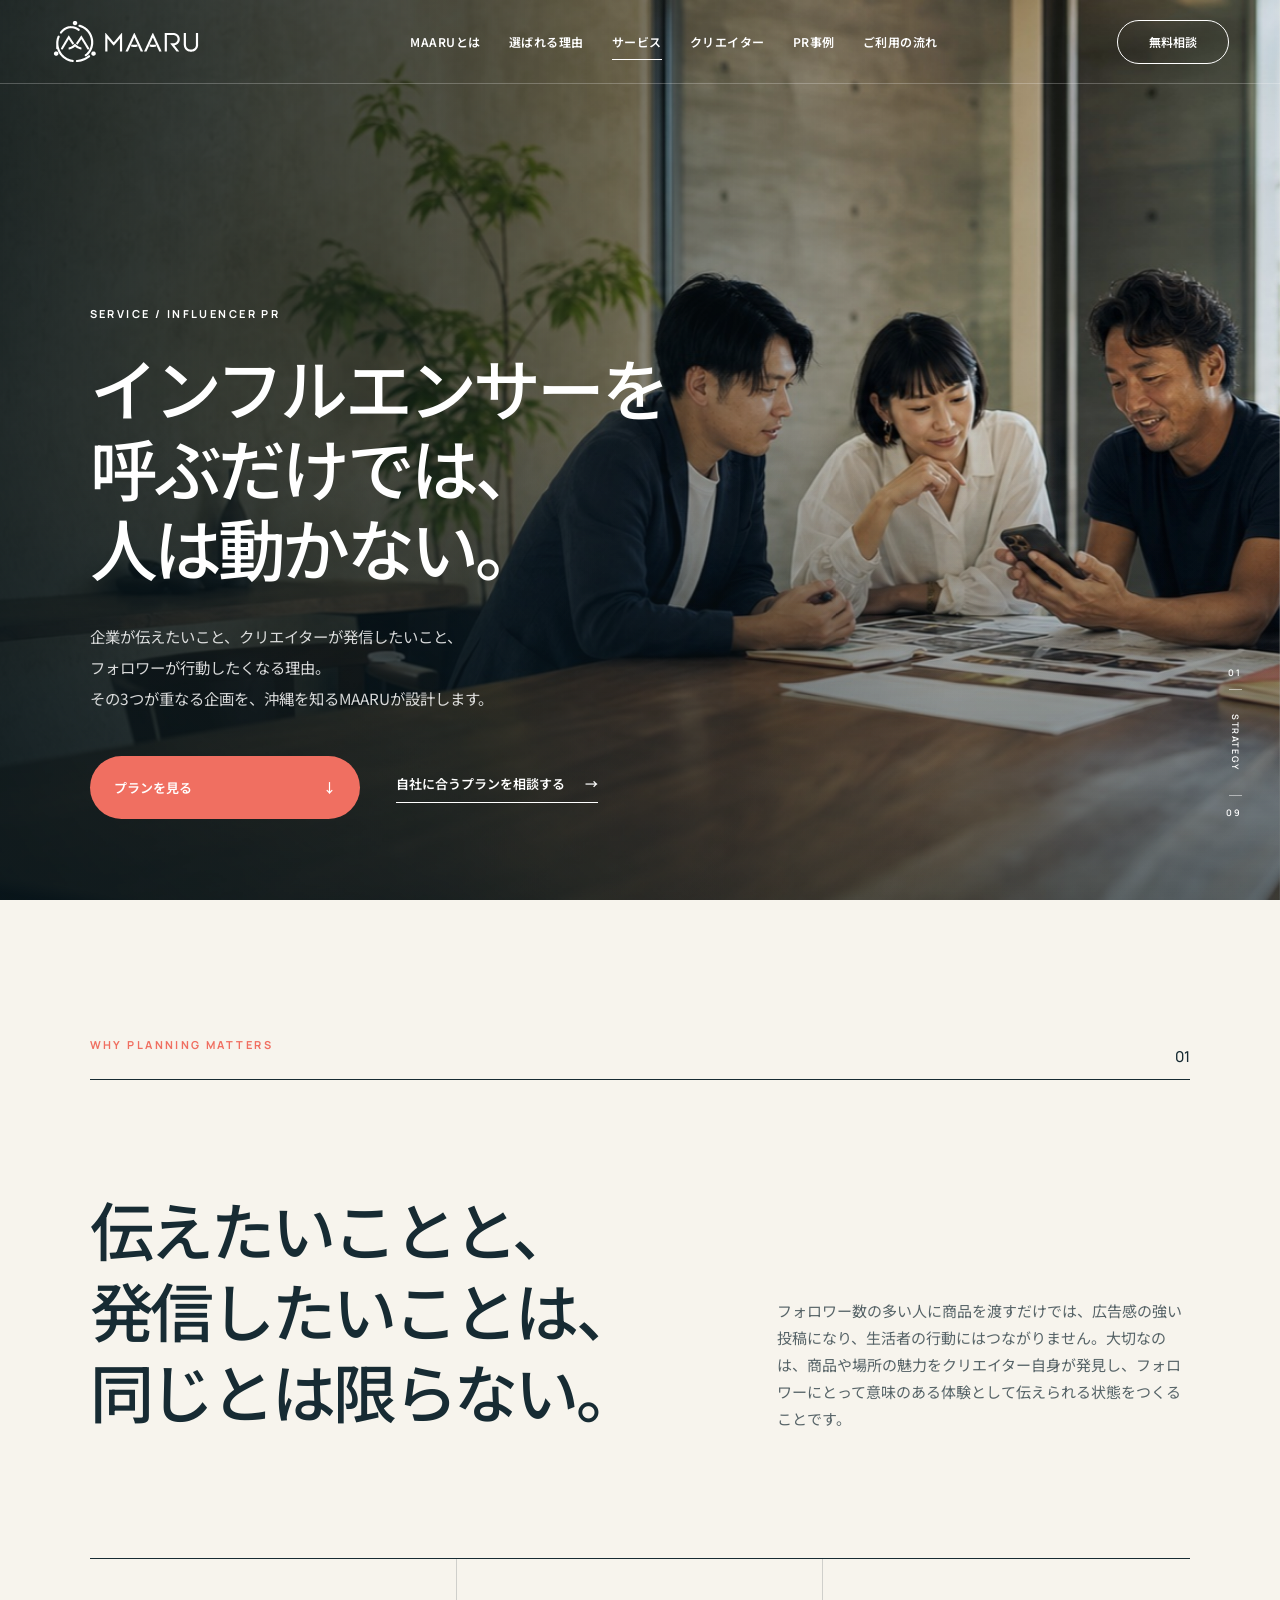
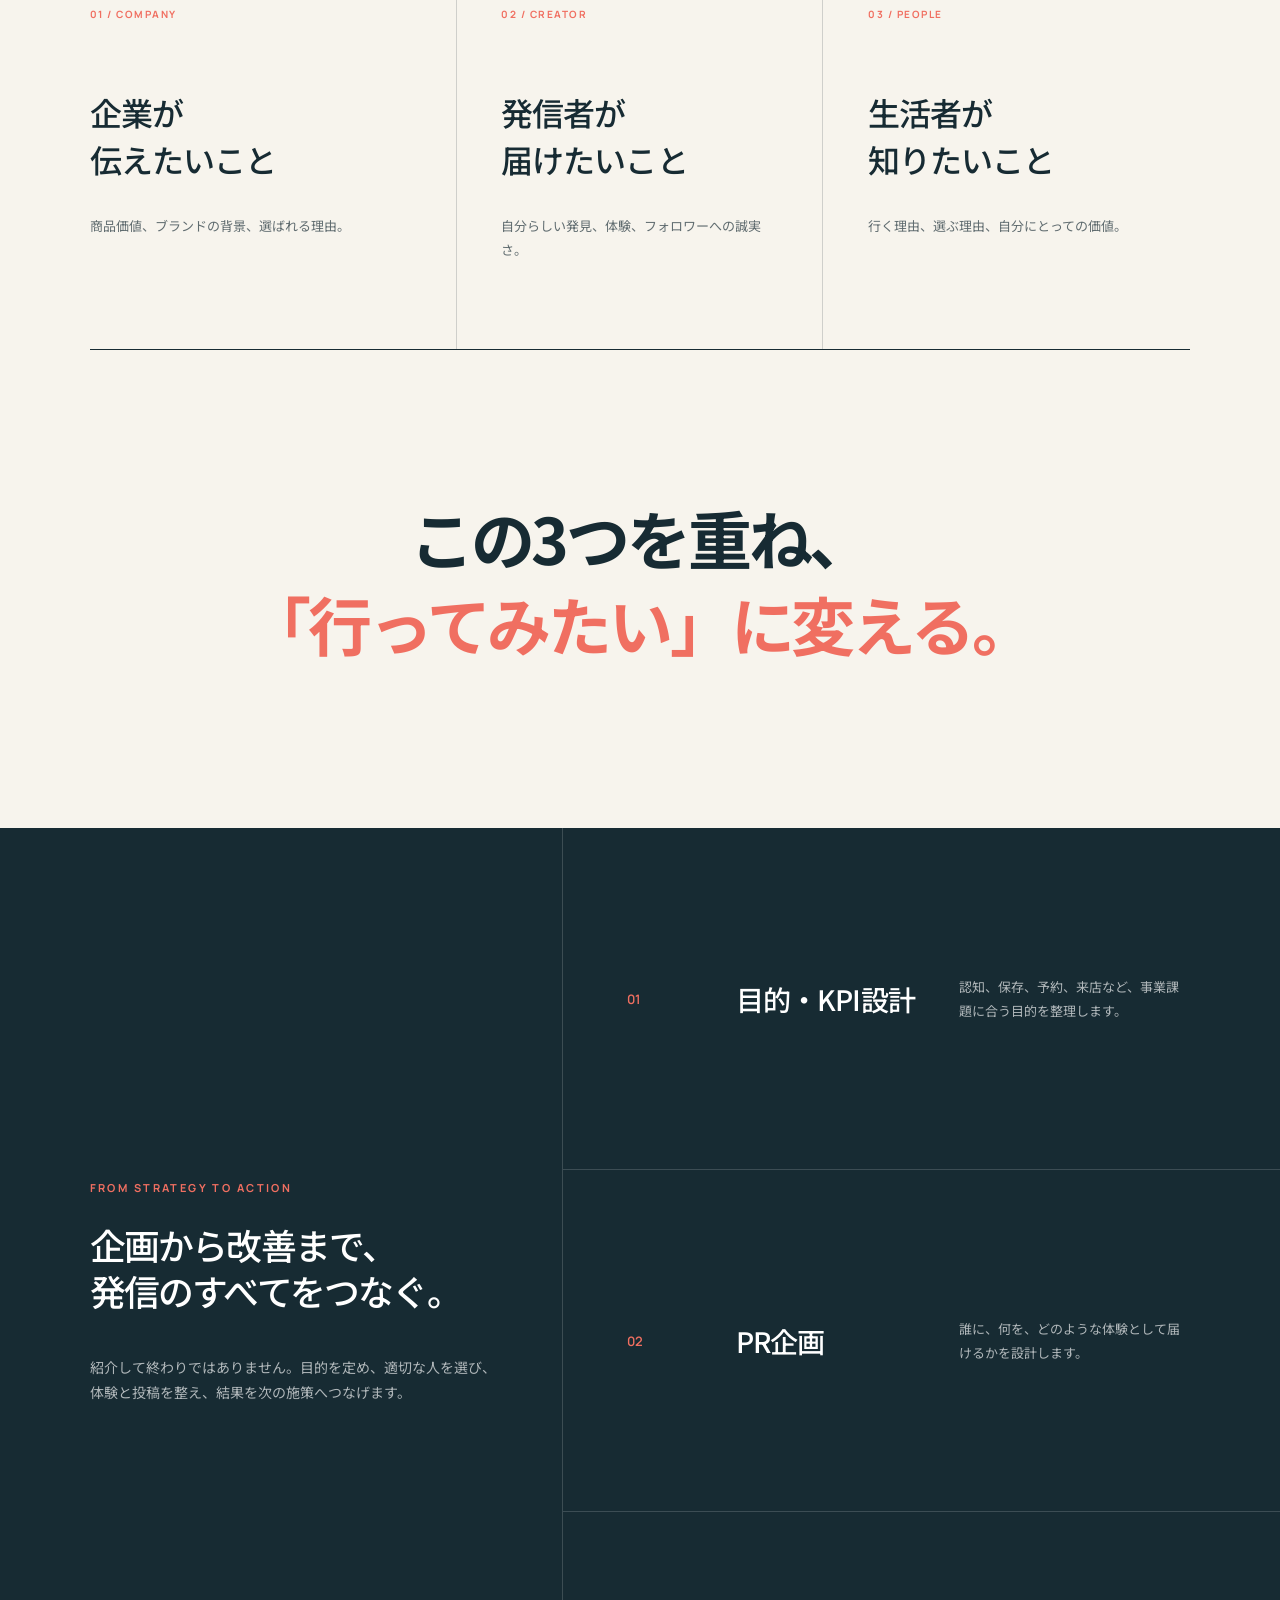
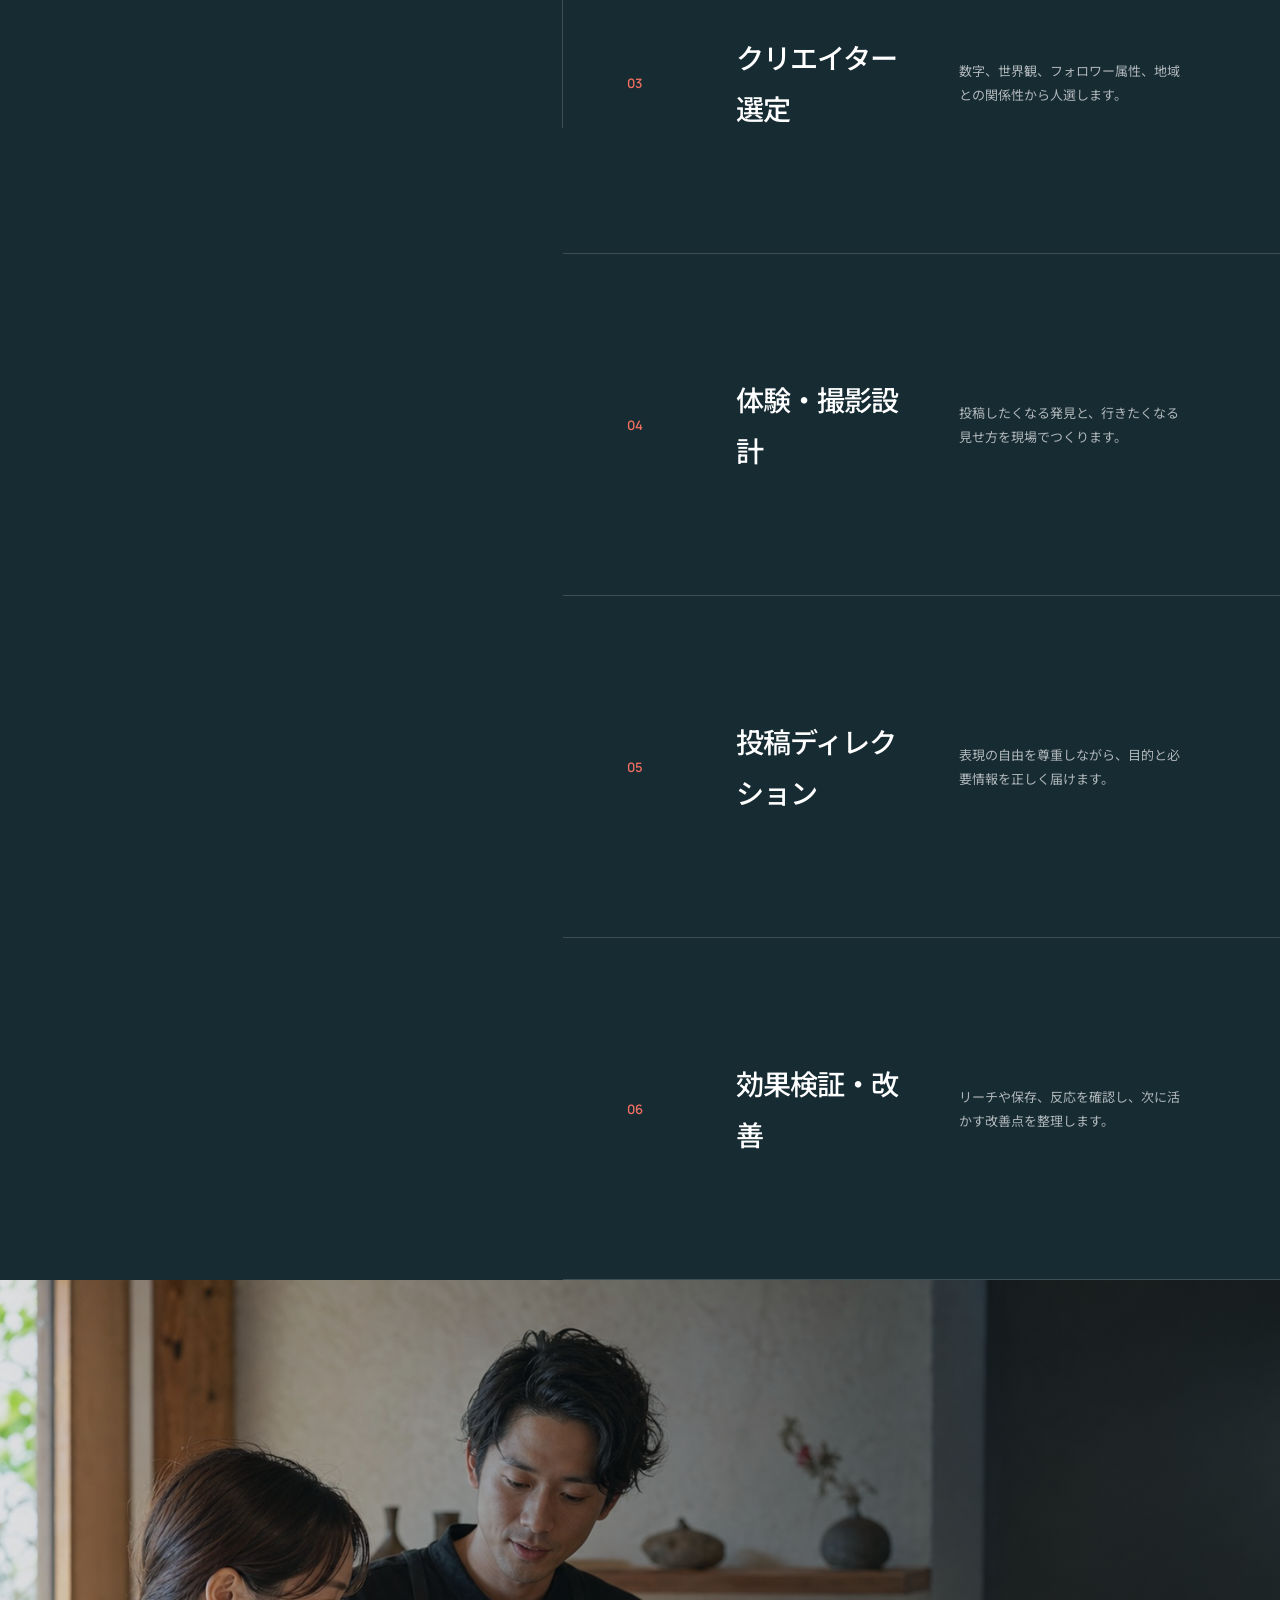
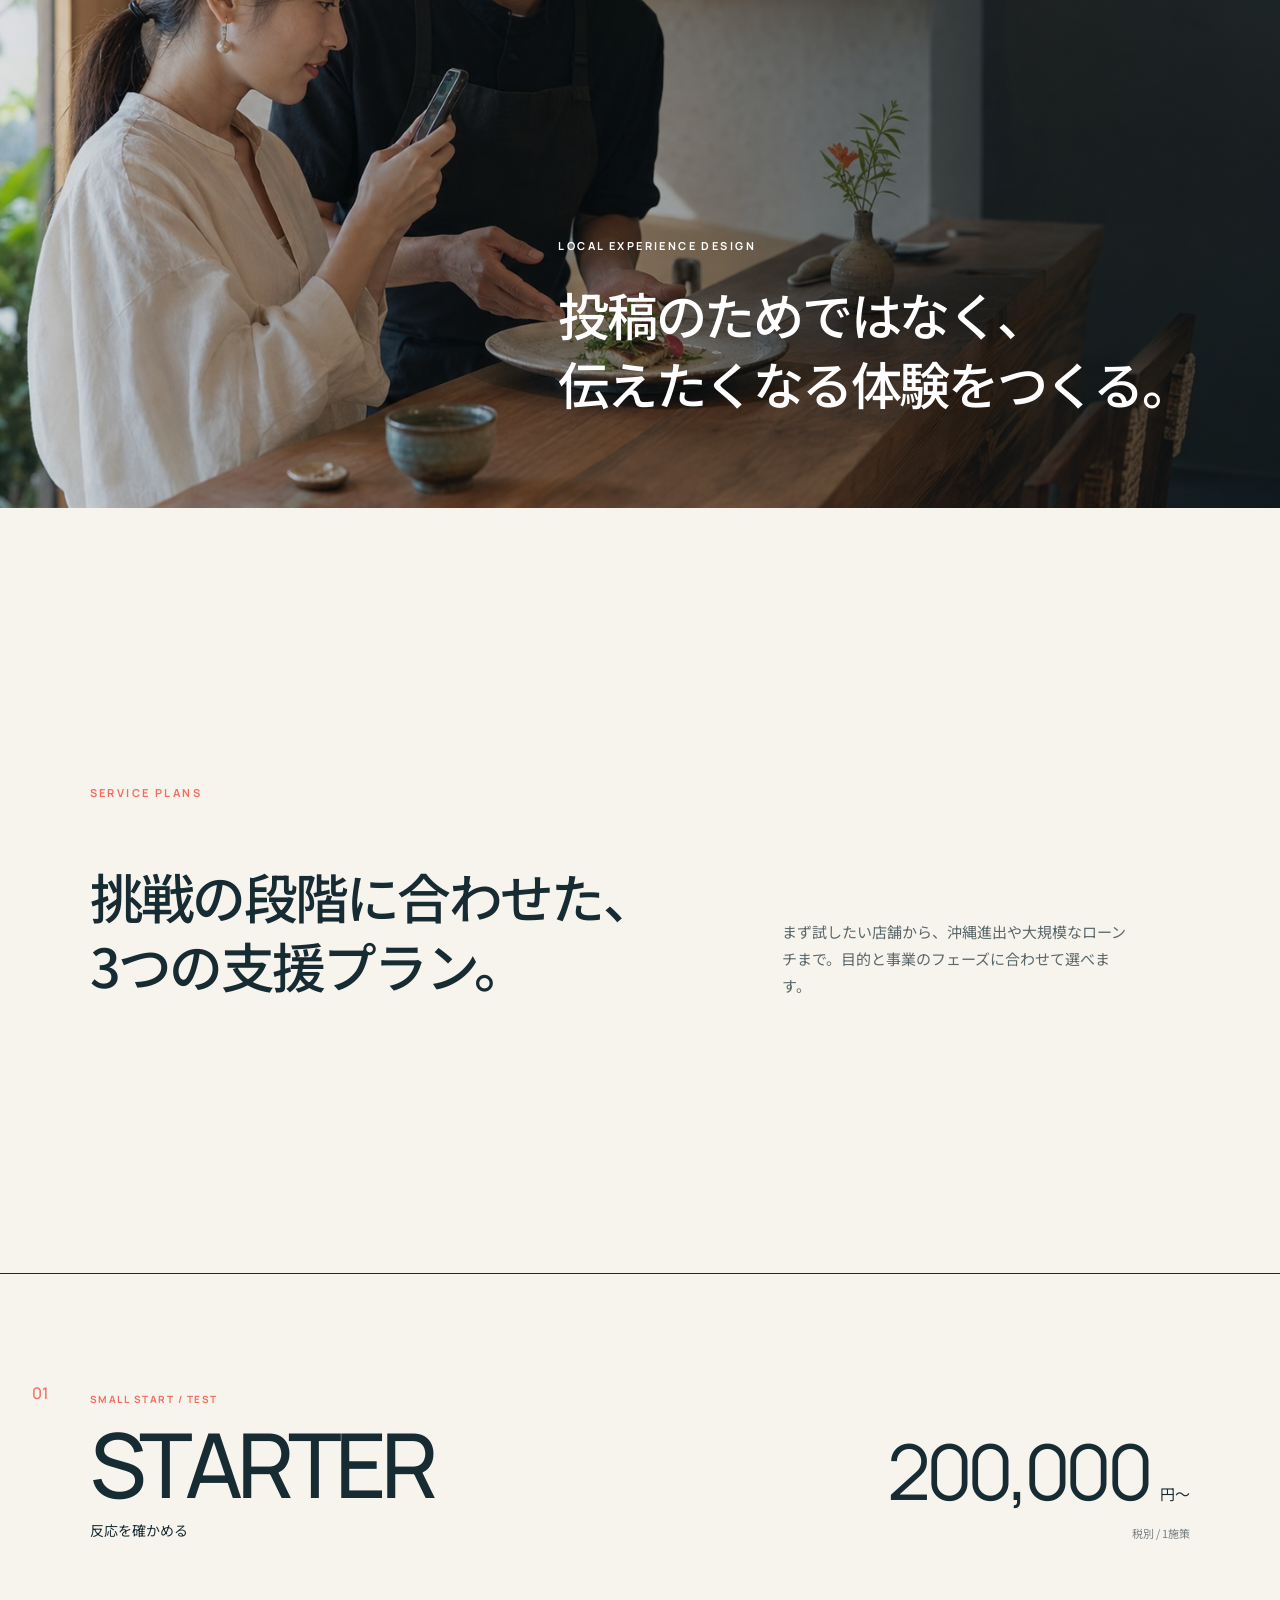
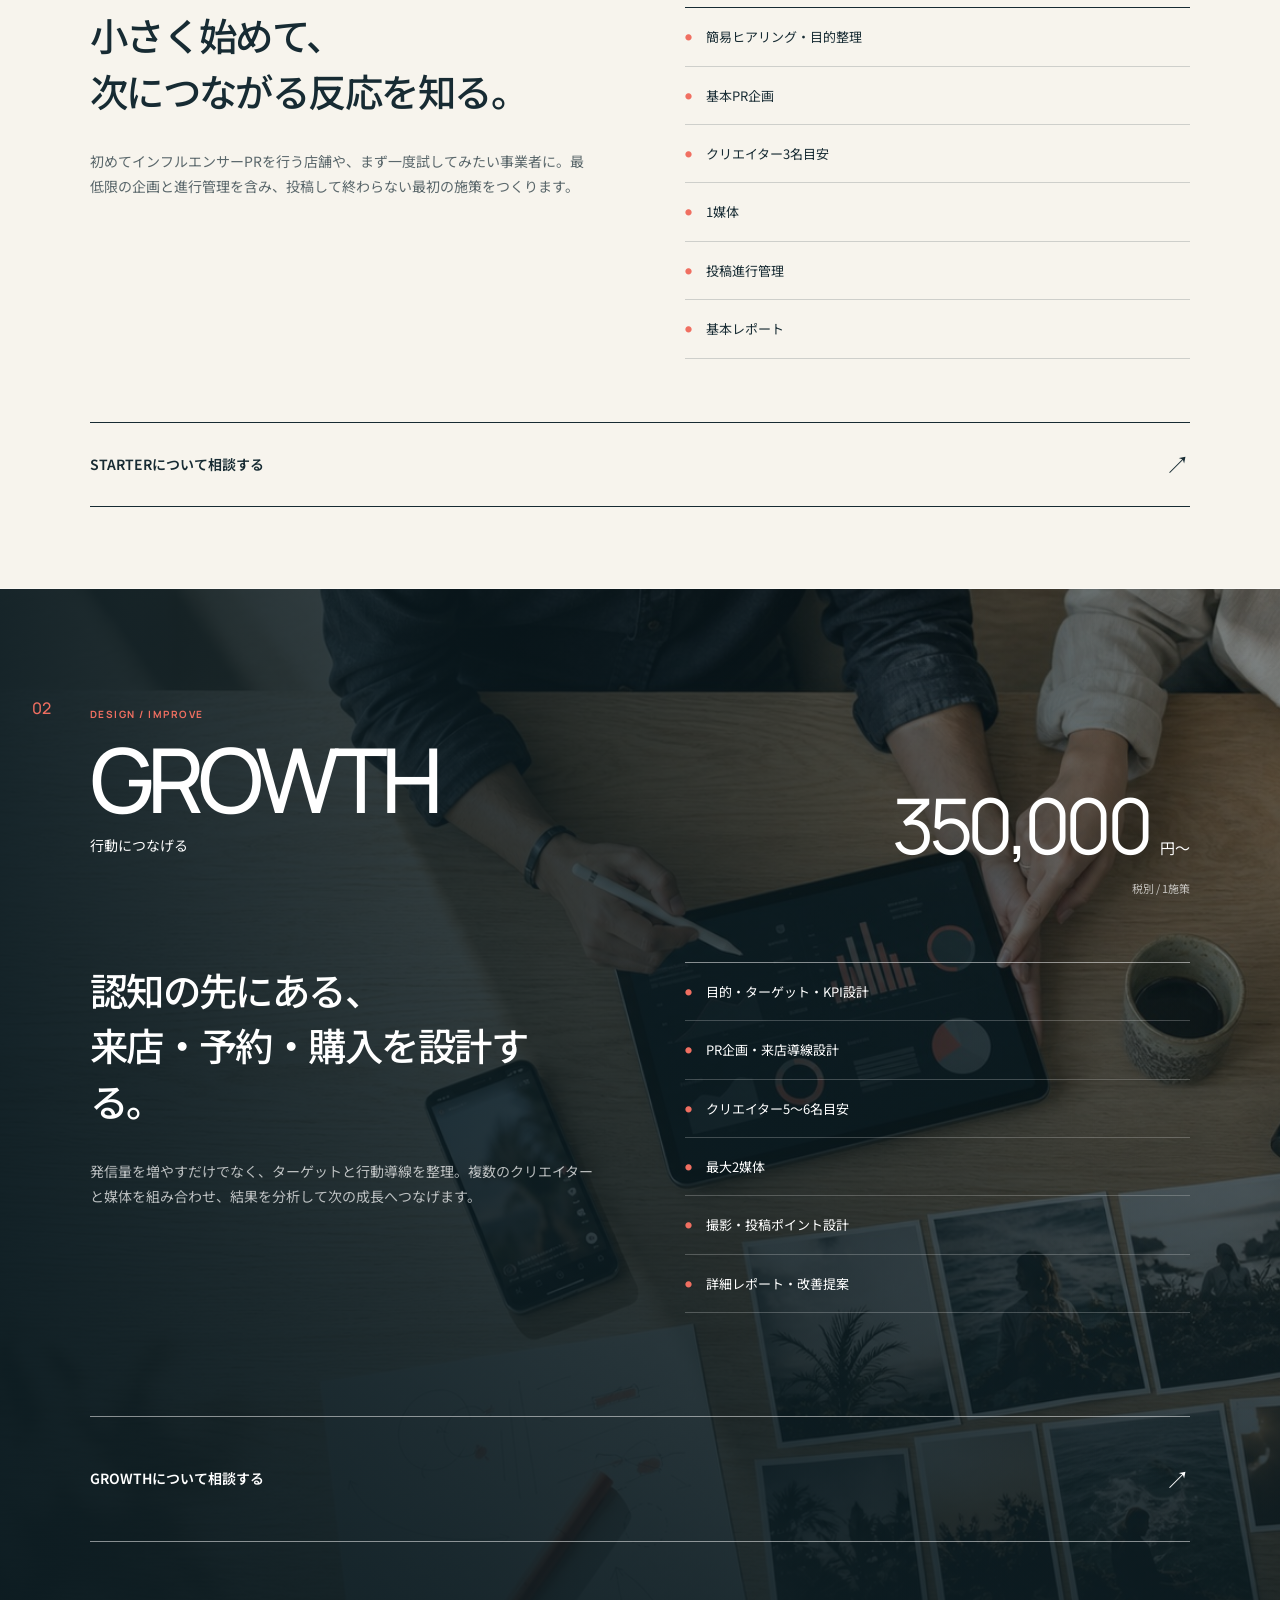
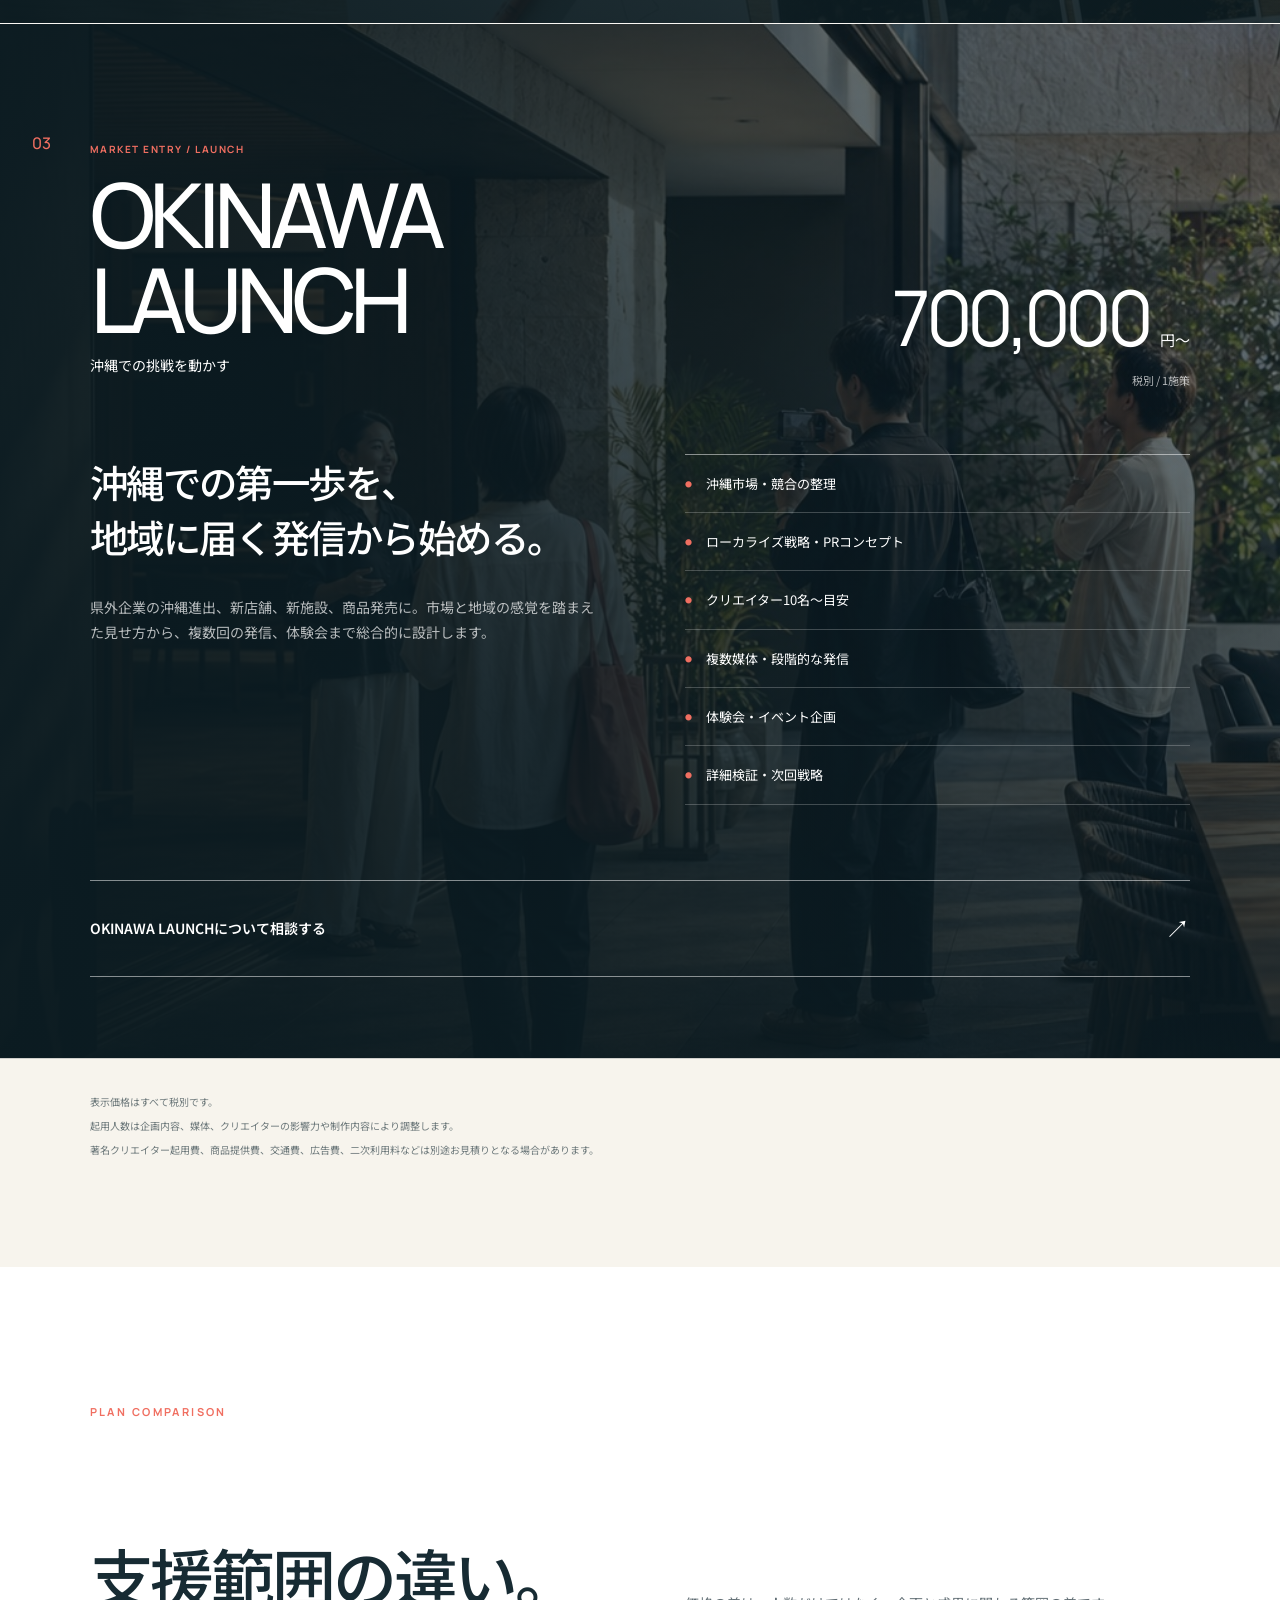
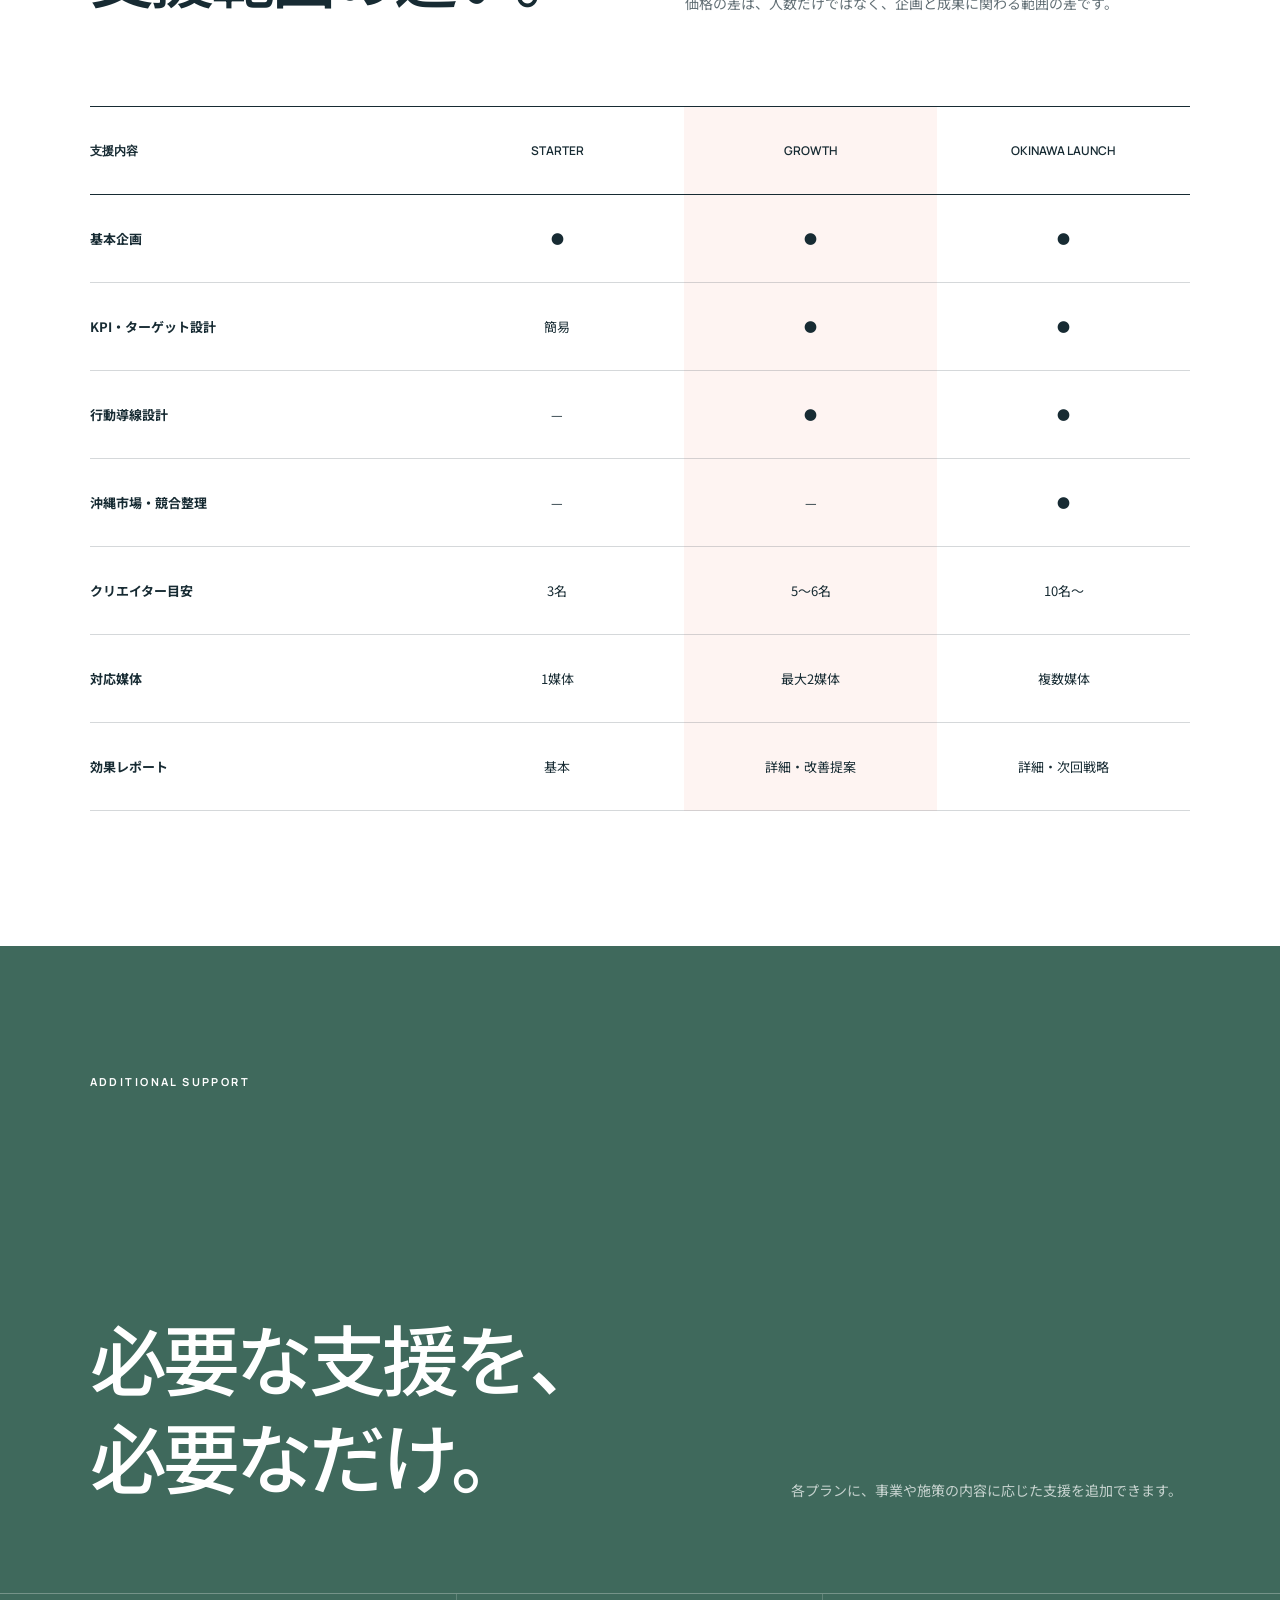
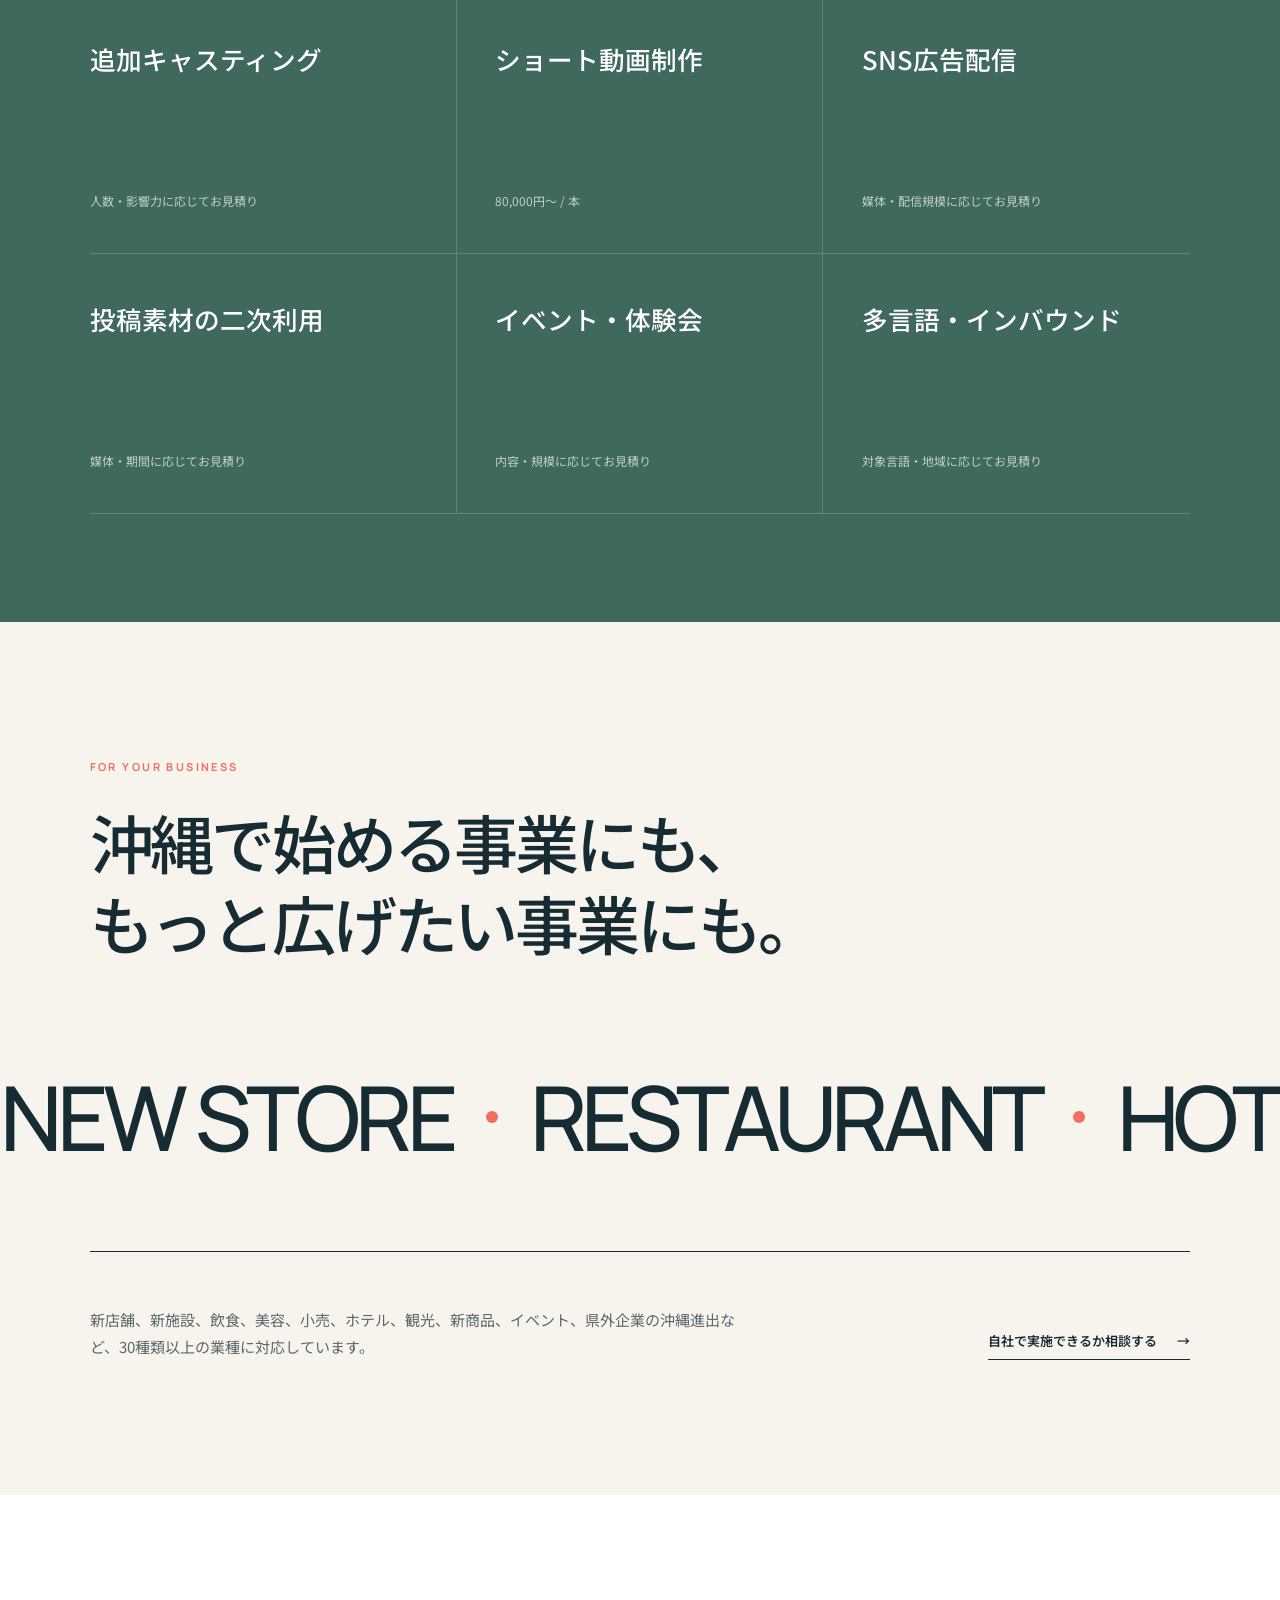
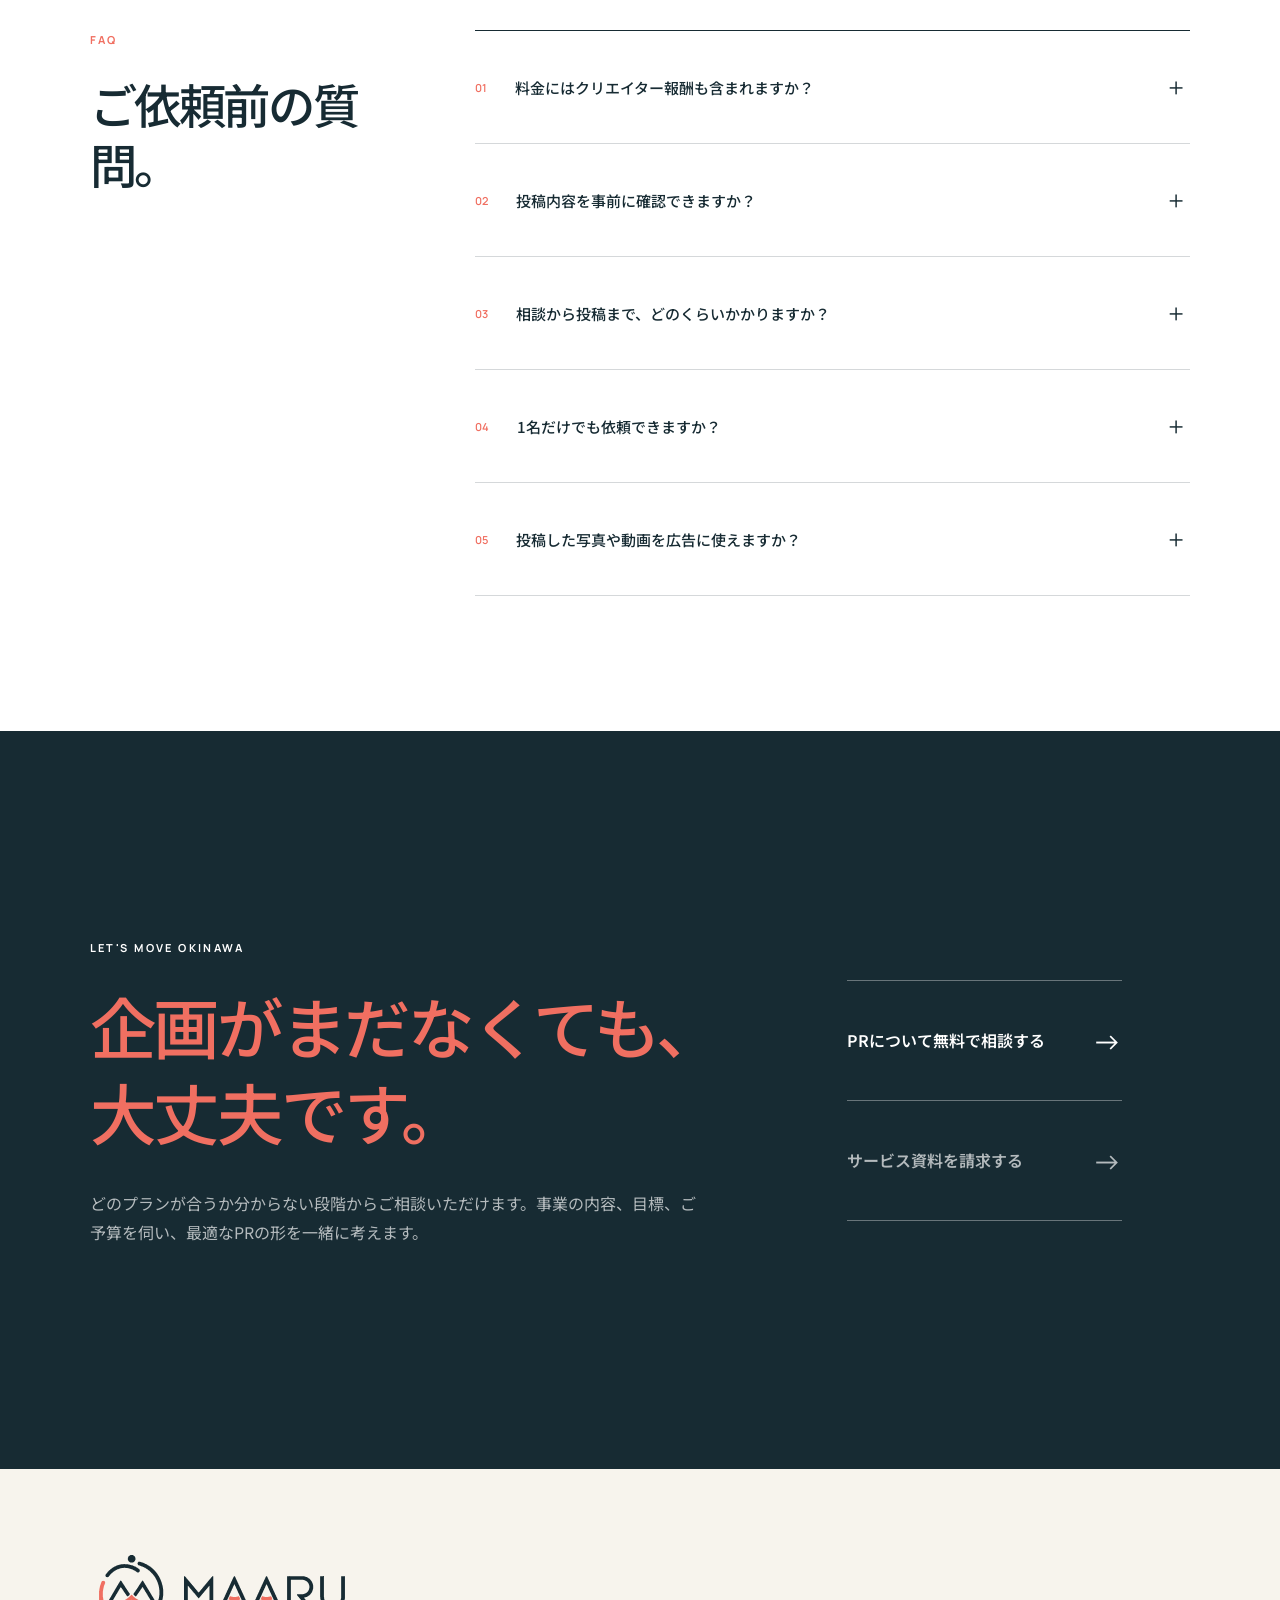
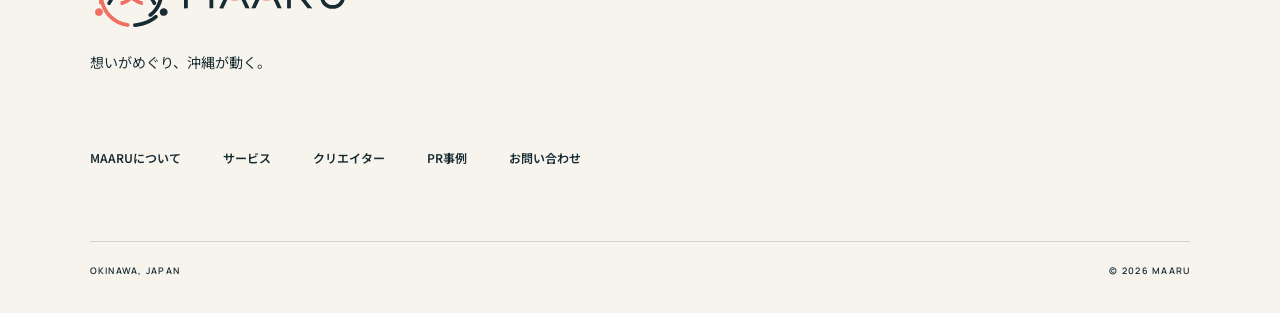
==== service.html @ 12591dc5 "Add service page and homepage preview" ====
<!doctype html>
<html lang="ja">
  <head>
    <meta charset="UTF-8" />
    <meta name="viewport" content="width=device-width, initial-scale=1.0" />
    <meta
      name="description"
      content="MAARUのインフルエンサーPRサービス。沖縄を理解した企画、クリエイター選定、投稿進行、効果検証まで一貫して支援します。"
    />
    <title>サービス・料金 | MAARU</title>
    <link rel="preconnect" href="https://fonts.googleapis.com" />
    <link rel="preconnect" href="https://fonts.gstatic.com" crossorigin />
    <link
      href="https://fonts.googleapis.com/css2?family=Manrope:wght@400;500;600;700&amp;family=Noto+Sans+JP:wght@400;500;600;700&amp;display=swap"
      rel="stylesheet"
    />
    <link rel="stylesheet" href="styles.css?v=20260610-2" />
    <link rel="stylesheet" href="service.css?v=20260610-2" />
  </head>
  <body class="service-page">
    <a class="skip-link" href="#main">本文へ移動</a>

    <header class="site-header" data-header>
      <a class="brand" href="index.html" aria-label="MAARU トップへ">
        <img src="brand/logo/maaru-logo-horizontal.svg" alt="MAARU" />
      </a>

      <nav class="desktop-nav" aria-label="メインナビゲーション">
        <a href="index.html#about">MAARUとは</a>
        <a href="index.html#strengths">選ばれる理由</a>
        <a class="is-current" href="service.html">サービス</a>
        <a href="index.html#creators">クリエイター</a>
        <a href="index.html#case">PR事例</a>
        <a href="index.html#flow">ご利用の流れ</a>
      </nav>

      <a class="header-cta" href="#contact">無料相談</a>

      <button class="menu-button" type="button" aria-expanded="false" aria-controls="mobile-menu">
        <span></span>
        <span></span>
        <span class="sr-only">メニューを開く</span>
      </button>
    </header>

    <nav class="mobile-menu" id="mobile-menu" aria-label="モバイルナビゲーション">
      <a href="index.html#about">MAARUとは</a>
      <a href="index.html#strengths">選ばれる理由</a>
      <a href="service.html">サービス</a>
      <a href="index.html#creators">クリエイター</a>
      <a href="index.html#case">PR事例</a>
      <a href="index.html#flow">ご利用の流れ</a>
      <a href="#contact">PRについて無料で相談する</a>
      <a href="index.html#creator-entry">インフルエンサー登録</a>
    </nav>

    <main id="main">
      <section class="service-hero">
        <div class="service-hero-media" aria-hidden="true">
          <img src="assets/images/service-strategy-hero.jpg" alt="" />
        </div>
        <div class="service-hero-shade"></div>
        <div class="service-hero-content">
          <p class="eyebrow">SERVICE / INFLUENCER PR</p>
          <h1>
            <span>インフルエンサーを</span>
            <span>呼ぶだけでは、</span>
            <span>人は動かない。</span>
          </h1>
          <p>
            企業が伝えたいこと、クリエイターが発信したいこと、<br class="desktop-only" />
            フォロワーが行動したくなる理由。<br />
            その3つが重なる企画を、沖縄を知るMAARUが設計します。
          </p>
          <div class="hero-actions">
            <a class="button button-coral" href="#plans">
              <span>プランを見る</span>
              <span aria-hidden="true">↓</span>
            </a>
            <a class="text-link light" href="#contact">自社に合うプランを相談する <span>→</span></a>
          </div>
        </div>
        <div class="service-hero-index" aria-hidden="true">
          <span>01</span>
          <span>STRATEGY</span>
          <span>09</span>
        </div>
      </section>

      <section class="service-problem" aria-labelledby="problem-title">
        <div class="service-section-label">
          <p class="eyebrow coral">WHY PLANNING MATTERS</p>
          <span>01</span>
        </div>
        <div class="problem-main">
          <h2 id="problem-title">伝えたいことと、<br />発信したいことは、<br />同じとは限らない。</h2>
          <p>
            フォロワー数の多い人に商品を渡すだけでは、広告感の強い投稿になり、生活者の行動にはつながりません。大切なのは、商品や場所の魅力をクリエイター自身が発見し、フォロワーにとって意味のある体験として伝えられる状態をつくることです。
          </p>
        </div>
        <div class="three-perspectives">
          <article class="reveal">
            <span>01 / COMPANY</span>
            <h3>企業が<br />伝えたいこと</h3>
            <p>商品価値、ブランドの背景、選ばれる理由。</p>
          </article>
          <article class="reveal">
            <span>02 / CREATOR</span>
            <h3>発信者が<br />届けたいこと</h3>
            <p>自分らしい発見、体験、フォロワーへの誠実さ。</p>
          </article>
          <article class="reveal">
            <span>03 / PEOPLE</span>
            <h3>生活者が<br />知りたいこと</h3>
            <p>行く理由、選ぶ理由、自分にとっての価値。</p>
          </article>
        </div>
        <p class="problem-statement reveal">
          <span>この3つを重ね、</span>
          <strong>「行ってみたい」に変える。</strong>
        </p>
      </section>

      <section class="service-scope" aria-labelledby="scope-title">
        <div class="scope-intro">
          <p class="eyebrow coral">FROM STRATEGY TO ACTION</p>
          <h2 id="scope-title">
            <span>企画から改善まで、</span>
            <span>発信のすべてをつなぐ。</span>
          </h2>
          <p>
            紹介して終わりではありません。目的を定め、適切な人を選び、体験と投稿を整え、結果を次の施策へつなげます。
          </p>
        </div>
        <ol class="scope-list">
          <li>
            <span>01</span>
            <h3>目的・KPI設計</h3>
            <p>認知、保存、予約、来店など、事業課題に合う目的を整理します。</p>
          </li>
          <li>
            <span>02</span>
            <h3>PR企画</h3>
            <p>誰に、何を、どのような体験として届けるかを設計します。</p>
          </li>
          <li>
            <span>03</span>
            <h3>クリエイター選定</h3>
            <p>数字、世界観、フォロワー属性、地域との関係性から人選します。</p>
          </li>
          <li>
            <span>04</span>
            <h3>体験・撮影設計</h3>
            <p>投稿したくなる発見と、行きたくなる見せ方を現場でつくります。</p>
          </li>
          <li>
            <span>05</span>
            <h3>投稿ディレクション</h3>
            <p>表現の自由を尊重しながら、目的と必要情報を正しく届けます。</p>
          </li>
          <li>
            <span>06</span>
            <h3>効果検証・改善</h3>
            <p>リーチや保存、反応を確認し、次に活かす改善点を整理します。</p>
          </li>
        </ol>
      </section>

      <section class="experience-image">
        <img
          src="assets/images/service-creator-experience.jpg"
          alt="店舗でクリエイターと事業者が発信内容を相談している様子"
        />
        <div>
          <p class="eyebrow">LOCAL EXPERIENCE DESIGN</p>
          <p>投稿のためではなく、<br />伝えたくなる体験をつくる。</p>
        </div>
      </section>

      <section class="plans" id="plans" aria-labelledby="plans-title">
        <div class="plans-heading">
          <p class="eyebrow coral">SERVICE PLANS</p>
          <h2 id="plans-title">挑戦の段階に合わせた、<br />3つの支援プラン。</h2>
          <p>
            まず試したい店舗から、沖縄進出や大規模なローンチまで。目的と事業のフェーズに合わせて選べます。
          </p>
        </div>

        <article class="plan plan-starter">
          <div class="plan-number">01</div>
          <div class="plan-name">
            <p>SMALL START / TEST</p>
            <h3>STARTER</h3>
            <span>反応を確かめる</span>
          </div>
          <div class="plan-price">
            <p><strong>200,000</strong><span>円〜</span></p>
            <small>税別 / 1施策</small>
          </div>
          <div class="plan-copy">
            <h4>小さく始めて、<br />次につながる反応を知る。</h4>
            <p>
              初めてインフルエンサーPRを行う店舗や、まず一度試してみたい事業者に。最低限の企画と進行管理を含み、投稿して終わらない最初の施策をつくります。
            </p>
          </div>
          <ul>
            <li>簡易ヒアリング・目的整理</li>
            <li>基本PR企画</li>
            <li>クリエイター3名目安</li>
            <li>1媒体</li>
            <li>投稿進行管理</li>
            <li>基本レポート</li>
          </ul>
          <a class="plan-link" href="#contact">STARTERについて相談する <span>↗</span></a>
        </article>

        <article class="plan plan-growth">
          <div class="plan-visual">
            <img src="assets/images/service-growth-analysis.jpg" alt="PR施策の反応を分析している様子" />
          </div>
          <div class="plan-number">02</div>
          <div class="plan-name">
            <p>DESIGN / IMPROVE</p>
            <h3>GROWTH</h3>
            <span>行動につなげる</span>
          </div>
          <div class="plan-price">
            <p><strong>350,000</strong><span>円〜</span></p>
            <small>税別 / 1施策</small>
          </div>
          <div class="plan-copy">
            <h4>認知の先にある、<br />来店・予約・購入を設計する。</h4>
            <p>
              発信量を増やすだけでなく、ターゲットと行動導線を整理。複数のクリエイターと媒体を組み合わせ、結果を分析して次の成長へつなげます。
            </p>
          </div>
          <ul>
            <li>目的・ターゲット・KPI設計</li>
            <li>PR企画・来店導線設計</li>
            <li>クリエイター5〜6名目安</li>
            <li>最大2媒体</li>
            <li>撮影・投稿ポイント設計</li>
            <li>詳細レポート・改善提案</li>
          </ul>
          <a class="plan-link" href="#contact">GROWTHについて相談する <span>↗</span></a>
        </article>

        <article class="plan plan-launch">
          <div class="plan-visual">
            <img src="assets/images/service-okinawa-launch.jpg" alt="沖縄で新しい施設の発信を準備する様子" />
          </div>
          <div class="plan-number">03</div>
          <div class="plan-name">
            <p>MARKET ENTRY / LAUNCH</p>
            <h3>OKINAWA<br />LAUNCH</h3>
            <span>沖縄での挑戦を動かす</span>
          </div>
          <div class="plan-price">
            <p><strong>700,000</strong><span>円〜</span></p>
            <small>税別 / 1施策</small>
          </div>
          <div class="plan-copy">
            <h4>沖縄での第一歩を、<br />地域に届く発信から始める。</h4>
            <p>
              県外企業の沖縄進出、新店舗、新施設、商品発売に。市場と地域の感覚を踏まえた見せ方から、複数回の発信、体験会まで総合的に設計します。
            </p>
          </div>
          <ul>
            <li>沖縄市場・競合の整理</li>
            <li>ローカライズ戦略・PRコンセプト</li>
            <li>クリエイター10名〜目安</li>
            <li>複数媒体・段階的な発信</li>
            <li>体験会・イベント企画</li>
            <li>詳細検証・次回戦略</li>
          </ul>
          <a class="plan-link" href="#contact">OKINAWA LAUNCHについて相談する <span>↗</span></a>
        </article>

        <div class="price-notes">
          <p>表示価格はすべて税別です。</p>
          <p>起用人数は企画内容、媒体、クリエイターの影響力や制作内容により調整します。</p>
          <p>著名クリエイター起用費、商品提供費、交通費、広告費、二次利用料などは別途お見積りとなる場合があります。</p>
        </div>
      </section>

      <section class="comparison" aria-labelledby="comparison-title">
        <div class="comparison-heading">
          <p class="eyebrow coral">PLAN COMPARISON</p>
          <h2 id="comparison-title">支援範囲の違い。</h2>
          <p>価格の差は、人数だけではなく、企画と成果に関わる範囲の差です。</p>
        </div>
        <div class="comparison-scroll">
          <table>
            <thead>
              <tr>
                <th>支援内容</th>
                <th>STARTER</th>
                <th>GROWTH</th>
                <th>OKINAWA LAUNCH</th>
              </tr>
            </thead>
            <tbody>
              <tr><th>基本企画</th><td>●</td><td>●</td><td>●</td></tr>
              <tr><th>KPI・ターゲット設計</th><td>簡易</td><td>●</td><td>●</td></tr>
              <tr><th>行動導線設計</th><td>—</td><td>●</td><td>●</td></tr>
              <tr><th>沖縄市場・競合整理</th><td>—</td><td>—</td><td>●</td></tr>
              <tr><th>クリエイター目安</th><td>3名</td><td>5〜6名</td><td>10名〜</td></tr>
              <tr><th>対応媒体</th><td>1媒体</td><td>最大2媒体</td><td>複数媒体</td></tr>
              <tr><th>効果レポート</th><td>基本</td><td>詳細・改善提案</td><td>詳細・次回戦略</td></tr>
            </tbody>
          </table>
        </div>
      </section>

      <section class="options" aria-labelledby="options-title">
        <div class="options-heading">
          <p class="eyebrow">ADDITIONAL SUPPORT</p>
          <h2 id="options-title">必要な支援を、<br />必要なだけ。</h2>
          <p>各プランに、事業や施策の内容に応じた支援を追加できます。</p>
        </div>
        <div class="options-list">
          <div><h3>追加キャスティング</h3><p>人数・影響力に応じてお見積り</p></div>
          <div><h3>ショート動画制作</h3><p>80,000円〜 / 本</p></div>
          <div><h3>SNS広告配信</h3><p>媒体・配信規模に応じてお見積り</p></div>
          <div><h3>投稿素材の二次利用</h3><p>媒体・期間に応じてお見積り</p></div>
          <div><h3>イベント・体験会</h3><p>内容・規模に応じてお見積り</p></div>
          <div><h3>多言語・インバウンド</h3><p>対象言語・地域に応じてお見積り</p></div>
        </div>
      </section>

      <section class="business-types" aria-labelledby="business-title">
        <div class="business-title">
          <p class="eyebrow coral">FOR YOUR BUSINESS</p>
          <h2 id="business-title">沖縄で始める事業にも、<br />もっと広げたい事業にも。</h2>
        </div>
        <div class="business-marquee" aria-label="対応する事業">
          <div class="business-marquee-track">
            <div class="business-marquee-group">
              <span>NEW STORE</span>
              <i></i>
              <span>RESTAURANT</span>
              <i></i>
              <span>HOTEL</span>
              <i></i>
              <span>TOURISM</span>
              <i></i>
              <span>BEAUTY</span>
              <i></i>
              <span>NEW PRODUCT</span>
              <i></i>
            </div>
            <div class="business-marquee-group" aria-hidden="true">
              <span>NEW STORE</span>
              <i></i>
              <span>RESTAURANT</span>
              <i></i>
              <span>HOTEL</span>
              <i></i>
              <span>TOURISM</span>
              <i></i>
              <span>BEAUTY</span>
              <i></i>
              <span>NEW PRODUCT</span>
              <i></i>
            </div>
          </div>
        </div>
        <div class="business-copy">
          <p>
            新店舗、新施設、飲食、美容、小売、ホテル、観光、新商品、イベント、県外企業の沖縄進出など、30種類以上の業種に対応しています。
          </p>
          <a class="text-link" href="#contact">自社で実施できるか相談する <span>→</span></a>
        </div>
      </section>

      <section class="faq" aria-labelledby="faq-title">
        <div class="faq-heading">
          <p class="eyebrow coral">FAQ</p>
          <h2 id="faq-title">ご依頼前の質問。</h2>
        </div>
        <div class="faq-list">
          <details>
            <summary><span>01</span>料金にはクリエイター報酬も含まれますか？</summary>
            <p>
              標準的な起用費を含む想定ですが、影響力の大きいクリエイターや特殊な制作を伴う場合は別途お見積りします。ご提案時に費用の内訳を明確にします。
            </p>
          </details>
          <details>
            <summary><span>02</span>投稿内容を事前に確認できますか？</summary>
            <p>
              必須情報や事実関係を確認します。一方で、クリエイター自身の言葉や表現を活かすことが自然な発信につながるため、企画段階で双方の認識を整えます。
            </p>
          </details>
          <details>
            <summary><span>03</span>相談から投稿まで、どのくらいかかりますか？</summary>
            <p>
              通常は3〜6週間が目安です。企画規模、キャスティング人数、施設のオープン日などに応じてスケジュールをご提案します。
            </p>
          </details>
          <details>
            <summary><span>04</span>1名だけでも依頼できますか？</summary>
            <p>
              可能です。単独起用や特定クリエイターへのご相談も承ります。目的によっては複数名での実施が効果的な場合があるため、最適な方法をご案内します。
            </p>
          </details>
          <details>
            <summary><span>05</span>投稿した写真や動画を広告に使えますか？</summary>
            <p>
              二次利用の範囲、媒体、期間を事前に定めることで利用できます。クリエイターとの権利調整と追加費用が必要です。
            </p>
          </details>
        </div>
      </section>

      <section class="contact service-contact" id="contact">
        <div class="contact-copy">
          <p class="eyebrow">LET'S MOVE OKINAWA</p>
          <h2>企画がまだなくても、<br />大丈夫です。</h2>
          <p>
            どのプランが合うか分からない段階からご相談いただけます。事業の内容、目標、ご予算を伺い、最適なPRの形を一緒に考えます。
          </p>
        </div>
        <div class="contact-actions">
          <a class="contact-link" href="mailto:info@maaru.com?subject=MAARUサービス相談">
            <span>PRについて無料で相談する</span>
            <strong>→</strong>
          </a>
          <a class="contact-link secondary" href="mailto:info@maaru.com?subject=MAARU資料請求">
            <span>サービス資料を請求する</span>
            <strong>→</strong>
          </a>
        </div>
      </section>
    </main>

    <footer class="site-footer">
      <div class="footer-brand">
        <img src="brand/logo/maaru-logo-horizontal.svg" alt="MAARU" />
        <p>想いがめぐり、沖縄が動く。</p>
      </div>
      <div class="footer-links">
        <a href="index.html#about">MAARUについて</a>
        <a href="service.html">サービス</a>
        <a href="index.html#creators">クリエイター</a>
        <a href="index.html#case">PR事例</a>
        <a href="#contact">お問い合わせ</a>
      </div>
      <div class="footer-bottom">
        <span>OKINAWA, JAPAN</span>
        <span>© 2026 MAARU</span>
      </div>
    </footer>

    <script src="script.js"></script>
  </body>
</html>
---- styles.css ----
:root {
  --ink: #172b33;
  --coral: #f06f61;
  --shell: #f7f4ed;
  --green: #3f695c;
  --mist: #bfd8d5;
  --white: #fff;
  --line: rgba(23, 43, 51, 0.18);
  --header-height: 84px;
  --font-sans: "Noto Sans JP", sans-serif;
  --font-en: "Manrope", sans-serif;
}

* {
  box-sizing: border-box;
}

html {
  scroll-behavior: smooth;
  background: var(--shell);
}

body {
  margin: 0;
  color: var(--ink);
  background: var(--shell);
  font-family: var(--font-sans);
  line-height: 1.8;
  overflow-x: hidden;
}

body.menu-open {
  overflow: hidden;
}

a {
  color: inherit;
  text-decoration: none;
}

img {
  max-width: 100%;
  display: block;
}

button {
  color: inherit;
  font: inherit;
}

.sr-only {
  position: absolute;
  width: 1px;
  height: 1px;
  padding: 0;
  margin: -1px;
  overflow: hidden;
  clip: rect(0, 0, 0, 0);
  white-space: nowrap;
  border: 0;
}

.skip-link {
  position: fixed;
  top: 12px;
  left: 12px;
  z-index: 200;
  padding: 12px 18px;
  background: var(--white);
  transform: translateY(-150%);
}

.skip-link:focus {
  transform: none;
}

.site-header {
  position: fixed;
  inset: 0 0 auto;
  z-index: 100;
  height: var(--header-height);
  display: grid;
  grid-template-columns: 180px 1fr auto;
  align-items: center;
  gap: 32px;
  padding: 0 4vw;
  color: var(--white);
  border-bottom: 1px solid rgba(255, 255, 255, 0.24);
  transition: color 0.35s ease, background 0.35s ease, height 0.35s ease;
}

.site-header.scrolled {
  height: 68px;
  color: var(--ink);
  background: rgba(247, 244, 237, 0.94);
  border-bottom-color: var(--line);
  backdrop-filter: blur(14px);
}

.brand {
  width: 150px;
  filter: brightness(0) invert(1);
  transition: filter 0.35s ease;
}

.site-header.scrolled .brand {
  filter: none;
}

.desktop-nav {
  justify-self: center;
  display: flex;
  align-items: center;
  gap: clamp(18px, 2.2vw, 38px);
  font-size: 12px;
  font-weight: 600;
  letter-spacing: 0.04em;
}

.desktop-nav a {
  position: relative;
}

.desktop-nav a::after {
  content: "";
  position: absolute;
  left: 0;
  bottom: -8px;
  width: 100%;
  height: 1px;
  background: currentColor;
  transform: scaleX(0);
  transform-origin: right;
  transition: transform 0.25s ease;
}

.desktop-nav a:hover::after {
  transform: scaleX(1);
  transform-origin: left;
}

.header-cta {
  display: grid;
  place-items: center;
  min-width: 112px;
  height: 44px;
  padding: 0 22px;
  border: 1px solid currentColor;
  border-radius: 999px;
  font-size: 12px;
  font-weight: 600;
}

.menu-button,
.mobile-menu {
  display: none;
}

.hero {
  min-height: 100svh;
  position: relative;
  display: flex;
  align-items: flex-end;
  isolation: isolate;
  color: var(--white);
  overflow: hidden;
}

.hero-media,
.hero-shade {
  position: absolute;
  inset: 0;
  z-index: -2;
}

.hero-media img {
  width: 100%;
  height: 100%;
  object-fit: cover;
  object-position: center;
  transform: scale(1.04);
  animation: hero-in 1.6s cubic-bezier(0.2, 0.7, 0.2, 1) forwards;
}

@keyframes hero-in {
  to {
    transform: scale(1);
  }
}

.hero-shade {
  z-index: -1;
  background:
    linear-gradient(90deg, rgba(8, 20, 25, 0.84) 0%, rgba(8, 20, 25, 0.48) 42%, rgba(8, 20, 25, 0.06) 72%),
    linear-gradient(0deg, rgba(8, 20, 25, 0.55), transparent 45%);
}

.hero-content {
  width: min(100%, 1500px);
  padding: 18vh 7vw 10vh;
}

.eyebrow {
  margin: 0 0 24px;
  font-family: var(--font-en);
  font-size: 11px;
  font-weight: 700;
  letter-spacing: 0.22em;
}

.coral {
  color: var(--coral);
}

.hero h1 {
  max-width: 900px;
  margin: 0;
  font-size: clamp(40px, 4.9vw, 78px);
  line-height: 1.23;
  letter-spacing: -0.045em;
  font-weight: 600;
}

.hero-lead {
  margin: 34px 0 0;
  font-size: clamp(14px, 1.2vw, 18px);
  line-height: 2;
}

.hero-actions {
  display: flex;
  align-items: center;
  gap: 36px;
  margin-top: 42px;
}

.button {
  min-width: 270px;
  display: inline-flex;
  justify-content: space-between;
  align-items: center;
  gap: 32px;
  padding: 20px 24px;
  border-radius: 999px;
  font-size: 13px;
  font-weight: 600;
  transition: transform 0.25s ease, background 0.25s ease;
}

.button:hover {
  transform: translateY(-3px);
}

.button-coral {
  background: var(--coral);
  color: var(--white);
}

.button-ink {
  background: var(--ink);
  color: var(--white);
}

.text-link {
  display: inline-flex;
  align-items: center;
  gap: 20px;
  padding-bottom: 7px;
  border-bottom: 1px solid currentColor;
  font-size: 13px;
  font-weight: 600;
}

.text-link span {
  transition: transform 0.25s ease;
}

.text-link:hover span {
  transform: translateX(5px);
}

.light {
  color: var(--white);
}

.hero-side-note {
  position: absolute;
  right: 3vw;
  bottom: 10vh;
  display: flex;
  align-items: center;
  gap: 16px;
  writing-mode: vertical-rl;
  font-family: var(--font-en);
  font-size: 9px;
  letter-spacing: 0.2em;
}

.hero-side-note i {
  width: 1px;
  height: 60px;
  background: rgba(255, 255, 255, 0.7);
}

.creator-float {
  position: absolute;
  top: calc(var(--header-height) + 38px);
  right: 4vw;
  width: 155px;
  height: 155px;
  display: grid;
  place-content: center;
  padding: 20px;
  background: rgba(247, 244, 237, 0.9);
  border-radius: 50%;
  color: var(--ink);
  font-size: 12px;
  font-weight: 600;
  line-height: 1.6;
  text-align: center;
  backdrop-filter: blur(8px);
  animation: float 4s ease-in-out infinite;
}

.creator-float span {
  display: block;
  margin-bottom: 7px;
  color: var(--coral);
  font: 700 8px var(--font-en);
  letter-spacing: 0.14em;
}

@keyframes float {
  50% {
    transform: translateY(8px);
  }
}

.intro-numbers {
  min-height: 100vh;
  display: flex;
  align-items: center;
  padding: 12vh 7vw;
  background: var(--shell);
}

.section-shell {
  width: 100%;
  display: block;
}

.numbers-heading {
  display: grid;
  grid-template-columns: 1.2fr 0.8fr;
  gap: 8vw;
  align-items: end;
  margin-bottom: 10vh;
}

.numbers-heading h2,
.strengths-top h2,
.use-cases-heading h2,
.flow-heading h2 {
  margin: 0;
  font-size: clamp(40px, 5vw, 72px);
  line-height: 1.25;
  letter-spacing: -0.04em;
  font-weight: 600;
}

.numbers-heading > p:last-child,
.use-cases-heading > p:last-child,
.flow-heading > p {
  max-width: 520px;
  margin: 32px 0 0;
  color: rgba(23, 43, 51, 0.72);
  font-size: 15px;
}

.numbers-heading .eyebrow {
  grid-column: 1 / -1;
  margin-bottom: -2vh;
}

.numbers-heading h2 {
  white-space: nowrap;
}

.numbers-heading > p:last-child {
  margin: 0;
}

.numbers-list {
  display: grid;
  grid-template-columns: repeat(3, 1fr);
  border-top: 1px solid var(--ink);
  border-bottom: 1px solid var(--ink);
}

.number-line {
  min-height: 280px;
  display: flex;
  flex-direction: column;
  justify-content: space-between;
  align-items: flex-start;
  gap: 40px;
  padding: 42px 3vw 36px;
  border-right: 1px solid var(--line);
}

.number-line:first-child {
  padding-left: 0;
}

.number-line:last-child {
  padding-right: 0;
  border-right: 0;
}

.number {
  margin: 0;
  font: 500 clamp(72px, 9vw, 132px)/1 var(--font-en);
  letter-spacing: -0.07em;
}

.number small {
  margin-left: 8px;
  color: var(--coral);
  font-size: 0.28em;
  letter-spacing: 0;
}

.number-line div {
  display: grid;
  gap: 8px;
}

.number-line strong {
  font: 700 11px var(--font-en);
  letter-spacing: 0.14em;
}

.number-line div span {
  font-size: 13px;
}

.about {
  display: grid;
  grid-template-columns: 42% 58%;
  min-height: 220vh;
  background: var(--ink);
  color: var(--white);
}

.about-sticky {
  position: sticky;
  top: 0;
  height: 100vh;
  display: flex;
  flex-direction: column;
  justify-content: center;
  padding: 10vh 5vw 8vh 7vw;
  border-right: 1px solid rgba(255, 255, 255, 0.14);
}

.about-sticky h2 {
  margin: 0;
  font-size: clamp(38px, 3.5vw, 54px);
  line-height: 1.35;
  letter-spacing: -0.04em;
  font-weight: 500;
}

.about-content {
  padding: 28vh 7vw 14vh;
}

.about-copy {
  max-width: 680px;
  margin-bottom: 26vh;
}

.about-copy p {
  color: rgba(255, 255, 255, 0.72);
}

.about-copy .large-copy {
  margin-bottom: 50px;
  color: var(--white);
  font-size: clamp(23px, 2.2vw, 36px);
  line-height: 1.65;
}

.ecosystem {
  position: relative;
  width: min(46vw, 650px);
  aspect-ratio: 1;
  margin: 0 auto 30vh;
}

.orbit {
  position: absolute;
  border: 1px solid rgba(255, 255, 255, 0.24);
  border-radius: 50%;
}

.orbit-one {
  inset: 4%;
}

.orbit-two {
  inset: 20%;
  border-style: dashed;
}

.ecosystem-center {
  position: absolute;
  inset: 35%;
  display: grid;
  place-items: center;
  text-align: center;
}

.ecosystem-center img {
  width: 78px;
  margin-bottom: 10px;
  filter: brightness(0) invert(1);
}

.ecosystem-center strong {
  font: 600 17px var(--font-en);
  letter-spacing: 0.1em;
}

.ecosystem-center span {
  margin-top: 4px;
  color: rgba(255, 255, 255, 0.58);
  font-size: 10px;
}

.ecosystem-node {
  position: absolute;
  display: grid;
  gap: 5px;
  min-width: 145px;
}

.ecosystem-node span {
  color: var(--coral);
  font: 700 10px var(--font-en);
}

.ecosystem-node strong {
  font-size: 16px;
}

.ecosystem-node small {
  color: rgba(255, 255, 255, 0.58);
}

.node-company {
  top: 3%;
  left: 8%;
}

.node-creator {
  right: -4%;
  top: 46%;
}

.node-people {
  bottom: 2%;
  left: 4%;
}

.about-statement {
  margin: 0;
  color: var(--coral);
  font-size: clamp(44px, 6vw, 88px);
  font-weight: 500;
  line-height: 1.35;
  letter-spacing: -0.05em;
}

.strengths {
  padding: 16vh 7vw;
  background: var(--shell);
}

.strengths-top {
  display: grid;
  grid-template-columns: 1fr 2fr;
  align-items: start;
  margin-bottom: 12vh;
}

.strengths-top .eyebrow {
  margin-top: 18px;
}

.strength-row {
  display: grid;
  grid-template-columns: 0.35fr 1.1fr 1fr;
  gap: 5vw;
  align-items: start;
  padding: 52px 0;
  border-top: 1px solid var(--line);
  transition: padding-left 0.35s ease, color 0.35s ease;
}

.strength-row:last-child {
  border-bottom: 1px solid var(--line);
}

.strength-row:hover {
  padding-left: 18px;
  color: var(--green);
}

.strength-index {
  color: var(--coral);
  font: 600 13px var(--font-en);
}

.strength-row h3 {
  margin: 0;
  font-size: clamp(24px, 2.5vw, 38px);
  line-height: 1.45;
  font-weight: 500;
}

.strength-row p {
  max-width: 520px;
  margin: 0;
  color: rgba(23, 43, 51, 0.68);
  font-size: 14px;
}

.service-preview {
  position: relative;
  min-height: 105svh;
  display: grid;
  grid-template-rows: auto 1fr auto;
  isolation: isolate;
  overflow: hidden;
  color: var(--white);
}

.service-preview-media,
.service-preview-shade {
  position: absolute;
  inset: 0;
  z-index: -2;
}

.service-preview-media img {
  width: 100%;
  height: 100%;
  object-fit: cover;
}

.service-preview-shade {
  z-index: -1;
  background:
    linear-gradient(90deg, rgba(8, 20, 25, 0.88), rgba(8, 20, 25, 0.3) 62%, rgba(8, 20, 25, 0.18)),
    linear-gradient(0deg, rgba(8, 20, 25, 0.8), transparent 55%);
}

.service-preview-top {
  display: flex;
  align-items: center;
  justify-content: space-between;
  padding: 6vh 7vw 0;
}

.service-preview-top .eyebrow {
  margin: 0;
}

.service-preview-top a {
  display: flex;
  align-items: center;
  gap: 22px;
  padding-bottom: 7px;
  border-bottom: 1px solid currentColor;
  font-size: 12px;
  font-weight: 600;
}

.service-preview-copy {
  align-self: center;
  padding: 5vh 7vw;
}

.service-preview-copy > p:first-child {
  margin: 0 0 8px;
  color: var(--coral);
  font-size: 14px;
  font-weight: 600;
}

.service-preview-copy h2 {
  margin: 0 0 30px -0.06em;
  font: 500 clamp(110px, 18vw, 280px)/0.85 var(--font-en);
  letter-spacing: -0.09em;
}

.service-preview-copy > p:last-child {
  max-width: 650px;
  margin: 0;
  color: rgba(255, 255, 255, 0.8);
  font-size: 15px;
}

.service-preview-plans {
  display: grid;
  grid-template-columns: repeat(3, 1fr);
  margin: 0 7vw 6vh;
  border-top: 1px solid rgba(255, 255, 255, 0.45);
  border-bottom: 1px solid rgba(255, 255, 255, 0.45);
}

.service-preview-plans a {
  min-height: 150px;
  display: flex;
  align-items: center;
  justify-content: space-between;
  gap: 20px;
  padding: 28px 2.5vw;
  border-right: 1px solid rgba(255, 255, 255, 0.28);
  transition: background 0.3s ease;
}

.service-preview-plans a:first-child {
  padding-left: 0;
}

.service-preview-plans a:last-child {
  padding-right: 0;
  border-right: 0;
}

.service-preview-plans a:hover {
  background: rgba(255, 255, 255, 0.08);
}

.service-preview-plans span {
  font: 700 10px var(--font-en);
  letter-spacing: 0.14em;
}

.service-preview-plans strong {
  white-space: nowrap;
  font: 500 clamp(44px, 5vw, 76px)/1 var(--font-en);
  letter-spacing: -0.06em;
}

.service-preview-plans small {
  margin-left: 7px;
  color: var(--coral);
  font: 600 11px var(--font-sans);
  letter-spacing: 0;
}

.creators {
  min-height: 100svh;
  position: relative;
  display: flex;
  align-items: flex-end;
  isolation: isolate;
  color: var(--white);
}

.creators-image,
.creators-overlay {
  position: absolute;
  inset: 0;
  z-index: -2;
}

.creators-image img {
  width: 100%;
  height: 100%;
  object-fit: cover;
}

.creators-overlay {
  z-index: -1;
  background: linear-gradient(90deg, rgba(10, 25, 29, 0.88), rgba(10, 25, 29, 0.45) 55%, rgba(10, 25, 29, 0.08));
}

.creators-content {
  width: min(880px, 78%);
  padding: 15vh 7vw 10vh;
}

.creators-content h2 {
  margin: 0;
  font-size: clamp(42px, 4.7vw, 68px);
  line-height: 1.3;
  letter-spacing: -0.05em;
  font-weight: 500;
  white-space: nowrap;
}

.creators-content > p:not(.eyebrow) {
  max-width: 580px;
  margin: 34px 0;
  color: rgba(255, 255, 255, 0.82);
  font-size: 15px;
}

.creator-tags {
  display: flex;
  flex-wrap: wrap;
  gap: 10px;
  margin: 0 0 36px;
}

.creator-tags span {
  padding: 8px 15px;
  border: 1px solid rgba(255, 255, 255, 0.52);
  border-radius: 999px;
  font: 600 9px var(--font-en);
  letter-spacing: 0.12em;
}

.use-cases {
  display: grid;
  grid-template-columns: 43% 57%;
  min-height: 100vh;
  background: var(--white);
}

.use-cases-heading {
  min-height: 100vh;
  display: flex;
  flex-direction: column;
  justify-content: center;
  padding: 12vh 6vw 12vh 7vw;
  background: var(--mist);
}

.use-cases-heading h2 {
  font-size: clamp(38px, 3.7vw, 54px);
  white-space: nowrap;
}

.use-case-list {
  padding: 8vh 0;
}

.use-case-list article {
  min-height: 270px;
  display: grid;
  grid-template-columns: 0.65fr 1.25fr 1fr;
  gap: 3vw;
  align-items: center;
  padding: 55px 7vw 55px 5vw;
  border-bottom: 1px solid var(--line);
}

.use-case-list article > span {
  align-self: start;
  color: var(--coral);
  font: 700 9px var(--font-en);
  letter-spacing: 0.1em;
}

.use-case-list h3 {
  margin: 0;
  font-size: clamp(22px, 2vw, 32px);
  font-weight: 500;
  line-height: 1.5;
}

.use-case-list p {
  margin: 0;
  color: rgba(23, 43, 51, 0.64);
  font-size: 13px;
}

.case-study {
  min-height: 100svh;
  position: relative;
  display: flex;
  align-items: flex-end;
  isolation: isolate;
  color: var(--white);
}

.case-image,
.case-gradient {
  position: absolute;
  inset: 0;
  z-index: -2;
}

.case-image img {
  width: 100%;
  height: 100%;
  object-fit: cover;
}

.case-gradient {
  z-index: -1;
  background:
    linear-gradient(0deg, rgba(7, 17, 21, 0.9), rgba(7, 17, 21, 0.04) 65%),
    linear-gradient(90deg, rgba(7, 17, 21, 0.48), transparent);
}

.case-content {
  width: 100%;
  display: grid;
  grid-template-columns: 1.1fr 0.9fr;
  gap: 8vw;
  align-items: end;
  padding: 13vh 7vw 9vh;
}

.case-title h2 {
  margin: 0;
  font-size: clamp(44px, 4.8vw, 68px);
  line-height: 1.3;
  letter-spacing: -0.05em;
  font-weight: 500;
  white-space: nowrap;
}

.case-detail {
  max-width: 560px;
}

.case-category {
  margin: 0 0 22px;
  font-size: 20px;
  font-weight: 600;
}

.case-detail > p:not(.case-category) {
  color: rgba(255, 255, 255, 0.74);
  font-size: 14px;
}

.case-metrics {
  display: grid;
  grid-template-columns: repeat(3, 1fr);
  gap: 18px;
  margin: 36px 0;
  padding: 24px 0;
  border-top: 1px solid rgba(255, 255, 255, 0.28);
  border-bottom: 1px solid rgba(255, 255, 255, 0.28);
}

.case-metrics div {
  display: grid;
  gap: 4px;
}

.case-metrics strong {
  font-size: 13px;
}

.case-metrics span {
  color: rgba(255, 255, 255, 0.58);
  font-size: 10px;
}

.flow {
  display: block;
  min-height: 100svh;
  padding: 0;
  background: var(--shell);
}

.flow-heading {
  width: 100%;
  min-height: 0;
  display: flex;
  flex-direction: column;
  justify-content: center;
  align-items: flex-start;
  padding: clamp(110px, 15vh, 150px) 7vw clamp(72px, 10vh, 100px);
  border-right: 0;
  border-bottom: 1px solid var(--ink);
}

.flow-heading h2 {
  max-width: 900px;
  font-size: clamp(52px, 6.2vw, 90px);
  line-height: 1.25;
  letter-spacing: -0.05em;
}

.flow-heading > p {
  max-width: 620px;
  font-size: clamp(14px, 1.15vw, 17px);
}

.flow-heading .flow-note {
  margin-top: 42px;
  padding-left: 18px;
  border-left: 3px solid var(--coral);
  color: var(--ink);
  font-size: clamp(13px, 1vw, 15px);
  font-weight: 600;
}

.flow-list {
  display: grid;
  grid-template-columns: repeat(6, minmax(0, 1fr));
  width: 100%;
  height: auto;
  min-height: 0;
  margin: 0;
  padding: 0;
  list-style: none;
  border-left: 1px solid var(--line);
  border-top: 1px solid var(--line);
}

.flow-list li {
  min-width: 0;
  aspect-ratio: 0.86;
  display: flex;
  flex-direction: column;
  justify-content: space-between;
  gap: 4vh;
  padding: 3.5vh clamp(18px, 1.8vw, 30px) 3vh;
  border-right: 1px solid var(--line);
  border-bottom: 1px solid var(--line);
}

.flow-list li:last-child {
  border-right: 0;
}

.flow-list li > span {
  color: var(--coral);
  font: 500 clamp(32px, 3.2vw, 48px)/1 var(--font-en);
  letter-spacing: -0.05em;
}

.flow-list h3 {
  min-height: 4.8em;
  margin: 0 0 18px;
  font-size: clamp(14px, 1.25vw, 18px);
  font-weight: 500;
  line-height: 1.6;
}

.flow-list p {
  margin: 0;
  color: rgba(23, 43, 51, 0.66);
  font-size: clamp(10px, 0.8vw, 12px);
  line-height: 1.9;
}

.creator-entry {
  min-height: 100svh;
  display: grid;
  grid-template-columns: 1fr 1fr;
  background: var(--coral);
  color: var(--ink);
  overflow: hidden;
}

.creator-entry-mark {
  display: grid;
  place-items: center;
  position: relative;
}

.creator-entry-mark::before {
  content: "";
  width: 48vw;
  height: 48vw;
  position: absolute;
  border: 1px solid rgba(23, 43, 51, 0.18);
  border-radius: 50%;
}

.creator-entry-mark img {
  position: relative;
  width: min(34vw, 500px);
  filter: brightness(0) saturate(100%);
}

.creator-entry-content {
  display: flex;
  flex-direction: column;
  justify-content: center;
  padding: 12vh 8vw 12vh 4vw;
}

.creator-entry-content h2 {
  margin: 0;
  font-size: clamp(40px, 4vw, 60px);
  line-height: 1.35;
  letter-spacing: -0.05em;
  font-weight: 500;
  white-space: nowrap;
}

.creator-entry-content > p:not(.eyebrow) {
  margin: 30px 0;
  font-size: 14px;
}

.creator-entry-content ul {
  display: grid;
  gap: 12px;
  margin: 0 0 36px;
  padding: 0;
  list-style: none;
  font-size: 13px;
}

.creator-entry-content li::before {
  content: "●";
  margin-right: 12px;
  font-size: 7px;
}

.creator-entry-content .button {
  align-self: flex-start;
}

.creator-entry-content small {
  margin-top: 18px;
  opacity: 0.72;
}

.contact {
  min-height: 82vh;
  display: grid;
  grid-template-columns: 1fr 0.8fr;
  gap: 10vw;
  align-items: center;
  padding: 14vh 7vw;
  background: var(--ink);
  color: var(--white);
}

.contact-copy h2 {
  margin: 0;
  color: var(--coral);
  font-size: clamp(50px, 5.2vw, 76px);
  line-height: 1.3;
  letter-spacing: -0.05em;
  font-weight: 500;
  white-space: nowrap;
}

.contact-copy > p:last-child {
  max-width: 620px;
  margin-top: 34px;
  color: rgba(255, 255, 255, 0.68);
}

.contact-actions {
  border-top: 1px solid rgba(255, 255, 255, 0.35);
}

.contact-link {
  min-height: 120px;
  display: flex;
  align-items: center;
  justify-content: space-between;
  gap: 30px;
  border-bottom: 1px solid rgba(255, 255, 255, 0.35);
  font-size: 16px;
  font-weight: 600;
  transition: padding 0.25s ease, color 0.25s ease;
}

.contact-link:hover {
  padding: 0 14px;
  color: var(--coral);
}

.contact-link strong {
  font: 400 30px var(--font-en);
}

.contact-link.secondary {
  color: rgba(255, 255, 255, 0.68);
}

.site-footer {
  padding: 9vh 7vw 4vh;
  background: var(--shell);
}

.footer-brand img {
  width: min(260px, 55vw);
}

.footer-brand p {
  margin-top: 18px;
  font-size: 14px;
}

.footer-links {
  display: flex;
  flex-wrap: wrap;
  gap: 24px 42px;
  margin: 8vh 0;
  font-size: 12px;
  font-weight: 600;
}

.footer-bottom {
  display: flex;
  justify-content: space-between;
  padding-top: 22px;
  border-top: 1px solid var(--line);
  font: 600 9px var(--font-en);
  letter-spacing: 0.14em;
}

.reveal {
  opacity: 0;
  transform: translateY(28px);
  transition: opacity 0.8s ease, transform 0.8s ease;
}

.reveal.is-visible {
  opacity: 1;
  transform: none;
}

@media (max-width: 1100px) {
  .desktop-nav {
    display: none;
  }

  .site-header {
    grid-template-columns: 1fr auto auto;
  }

  .menu-button {
    width: 44px;
    height: 44px;
    display: grid;
    place-content: center;
    gap: 6px;
    padding: 0;
    border: 0;
    background: transparent;
  }

  .menu-button span:not(.sr-only) {
    width: 22px;
    height: 1px;
    display: block;
    background: currentColor;
    transition: transform 0.25s ease;
  }

  .menu-button[aria-expanded="true"] span:first-child {
    transform: translateY(3.5px) rotate(45deg);
  }

  .menu-button[aria-expanded="true"] span:nth-child(2) {
    transform: translateY(-3.5px) rotate(-45deg);
  }

  .mobile-menu {
    position: fixed;
    inset: 0;
    z-index: 90;
    display: flex;
    flex-direction: column;
    justify-content: center;
    gap: 3vh;
    padding: 13vh 8vw 8vh;
    background: var(--shell);
    color: var(--ink);
    visibility: hidden;
    opacity: 0;
    transform: translateY(-15px);
    transition: opacity 0.3s ease, transform 0.3s ease, visibility 0.3s;
  }

  .mobile-menu.open {
    visibility: visible;
    opacity: 1;
    transform: none;
  }

  .mobile-menu a {
    font-size: clamp(20px, 4vw, 34px);
    font-weight: 500;
  }

  .about {
    grid-template-columns: 1fr;
    min-height: auto;
  }

  .about-sticky {
    position: static;
    height: auto;
    padding: 15vh 7vw 8vh;
    border-right: 0;
  }

  .about-content {
    padding-top: 8vh;
  }

  .ecosystem {
    width: min(76vw, 650px);
  }

  .use-cases {
    grid-template-columns: 1fr;
  }

  .use-cases-heading {
    min-height: 70vh;
  }

  .flow {
    min-height: auto;
    padding: 0;
  }

  .flow-heading {
    height: auto;
    min-height: 0;
    padding: clamp(110px, 15vh, 150px) 7vw clamp(72px, 10vh, 100px);
    border-right: 0;
    border-bottom: 1px solid var(--ink);
  }

  .flow-list {
    grid-template-columns: repeat(3, 1fr);
    height: auto;
    min-height: 100svh;
    margin: 0 0 10vh;
    width: 100%;
  }

  .flow-list li:nth-child(3) {
    border-right: 0;
  }

  .flow-list li:nth-child(-n + 3) {
    border-bottom: 1px solid var(--line);
  }

  .creator-entry {
    grid-template-columns: 0.8fr 1.2fr;
  }
}

@media (max-width: 760px) {
  :root {
    --header-height: 68px;
  }

  .site-header {
    grid-template-columns: 1fr auto;
    padding: 0 20px;
  }

  .brand {
    width: 128px;
  }

  .header-cta {
    display: none;
  }

  .hero {
    min-height: 880px;
  }

  .hero-media img {
    object-position: 62% center;
  }

  .hero-shade {
    background:
      linear-gradient(0deg, rgba(8, 20, 25, 0.9) 5%, rgba(8, 20, 25, 0.15) 70%),
      linear-gradient(90deg, rgba(8, 20, 25, 0.35), transparent);
  }

  .hero-content {
    padding: 120px 22px 64px;
  }

  .hero h1 {
    font-size: clamp(38px, 11vw, 54px);
    line-height: 1.35;
  }

  .hero-lead {
    font-size: 13px;
  }

  .desktop-only,
  .hero-side-note {
    display: none;
  }

  .hero-actions {
    align-items: flex-start;
    flex-direction: column;
    gap: 24px;
  }

  .button {
    width: 100%;
    min-width: 0;
  }

  .creator-float {
    top: 94px;
    right: 18px;
    width: 118px;
    height: 118px;
    font-size: 10px;
  }

  .intro-numbers,
  .strengths {
    padding: 12vh 22px;
  }

  .flow {
    padding: 0;
  }

  .section-shell,
  .flow {
    grid-template-columns: 1fr;
  }

  .numbers-heading,
  .flow-heading {
    position: static;
    margin-bottom: 8vh;
  }

  .numbers-heading {
    display: block;
  }

  .numbers-heading h2,
  .strengths-top h2,
  .use-cases-heading h2,
  .flow-heading h2 {
    font-size: 40px;
    white-space: normal;
  }

  .numbers-heading > p:last-child {
    margin-top: 28px;
  }

  .numbers-list {
    grid-template-columns: 1fr;
  }

  .number-line {
    min-height: 160px;
    display: grid;
    grid-template-columns: 1fr 1fr;
    align-items: center;
    padding: 32px 0;
    border-right: 0;
    border-bottom: 1px solid var(--line);
  }

  .number-line:last-child {
    border-bottom: 0;
  }

  .number {
    font-size: 66px;
  }

  .about-sticky {
    padding: 12vh 22px 5vh;
  }

  .about-content {
    padding: 5vh 22px 12vh;
  }

  .about-copy {
    margin-bottom: 18vh;
  }

  .ecosystem {
    width: 100%;
    margin-bottom: 20vh;
  }

  .ecosystem-center img {
    width: 52px;
  }

  .ecosystem-node {
    min-width: 110px;
  }

  .ecosystem-node strong {
    font-size: 12px;
  }

  .ecosystem-node small {
    font-size: 8px;
  }

  .node-creator {
    right: -2%;
  }

  .about-statement {
    font-size: 44px;
  }

  .strengths-top {
    grid-template-columns: 1fr;
    gap: 20px;
  }

  .strength-row {
    grid-template-columns: 44px 1fr;
    gap: 18px;
    padding: 38px 0;
  }

  .strength-row p {
    grid-column: 2;
  }

  .creators {
    min-height: 820px;
  }

  .service-preview {
    min-height: 900px;
  }

  .service-preview-top {
    padding: 42px 22px 0;
  }

  .service-preview-top a {
    font-size: 10px;
  }

  .service-preview-copy {
    padding: 7vh 22px;
  }

  .service-preview-copy h2 {
    margin-bottom: 34px;
    font-size: clamp(82px, 26vw, 120px);
  }

  .service-preview-copy > p:last-child {
    font-size: 13px;
  }

  .service-preview-plans {
    grid-template-columns: 1fr;
    margin: 0 22px 40px;
  }

  .service-preview-plans a,
  .service-preview-plans a:first-child,
  .service-preview-plans a:last-child {
    min-height: 94px;
    padding: 18px 0;
    border-right: 0;
    border-bottom: 1px solid rgba(255, 255, 255, 0.25);
  }

  .service-preview-plans a:last-child {
    border-bottom: 0;
  }

  .service-preview-plans strong {
    font-size: 46px;
  }

  .creators-image img {
    object-position: 56% center;
  }

  .creators-overlay {
    background: linear-gradient(0deg, rgba(10, 25, 29, 0.92), rgba(10, 25, 29, 0.08) 78%);
  }

  .creators-content {
    width: 100%;
    padding: 12vh 22px 7vh;
  }

  .creators-content h2 {
    font-size: 42px;
    white-space: normal;
  }

  .use-cases-heading {
    min-height: 62vh;
    padding: 10vh 22px;
  }

  .use-case-list {
    padding: 0;
  }

  .use-case-list article {
    min-height: 290px;
    grid-template-columns: 1fr;
    gap: 16px;
    padding: 45px 22px;
  }

  .case-study {
    min-height: 900px;
  }

  .case-content {
    grid-template-columns: 1fr;
    gap: 45px;
    padding: 13vh 22px 7vh;
  }

  .case-title h2 {
    font-size: 46px;
    white-space: normal;
  }

  .case-metrics {
    gap: 10px;
  }

  .flow-heading {
    height: auto;
    min-height: 0;
    margin-bottom: 0;
    padding: 120px 22px 76px;
    border-bottom: 1px solid var(--ink);
  }

  .flow-heading h2 {
    font-size: 46px;
  }

  .flow-list {
    grid-template-columns: 1fr;
    height: auto;
    min-height: 0;
    width: auto;
    margin: 0 0 10vh;
    padding: 0;
    border-top: 1px solid var(--ink);
    border-left: 0;
  }

  .flow-list li,
  .flow-list li:nth-child(3) {
    min-height: 145px;
    aspect-ratio: auto;
    grid-template-columns: 44px 1fr;
    gap: 12px;
    display: grid;
    align-items: center;
    padding: 28px 0;
    border-right: 0;
    border-bottom: 1px solid var(--line);
  }

  .flow-list li > span {
    font-size: 13px;
  }

  .flow-list h3 {
    min-height: 0;
    margin-bottom: 8px;
    font-size: 20px;
  }

  .flow-list p {
    font-size: 13px;
  }

  .creator-entry-content h2,
  .contact-copy h2 {
    white-space: normal;
  }

  .creator-entry {
    min-height: auto;
    grid-template-columns: 1fr;
  }

  .creator-entry-mark {
    min-height: 50vh;
  }

  .creator-entry-mark::before {
    width: 88vw;
    height: 88vw;
  }

  .creator-entry-mark img {
    width: 64vw;
  }

  .creator-entry-content {
    padding: 6vh 22px 12vh;
  }

  .creator-entry-content h2 {
    font-size: 40px;
  }

  .contact {
    min-height: auto;
    grid-template-columns: 1fr;
    gap: 8vh;
    padding: 12vh 22px;
  }

  .contact-copy h2 {
    font-size: 50px;
  }

  .contact-link {
    min-height: 105px;
    font-size: 14px;
  }

  .site-footer {
    padding: 10vh 22px 4vh;
  }

  .footer-links {
    display: grid;
    grid-template-columns: 1fr 1fr;
  }
}

@media (prefers-reduced-motion: reduce) {
  *,
  *::before,
  *::after {
    scroll-behavior: auto !important;
    animation-duration: 0.01ms !important;
    animation-iteration-count: 1 !important;
    transition-duration: 0.01ms !important;
  }

  .reveal {
    opacity: 1;
    transform: none;
  }
}
---- service.css ----
.desktop-nav a.is-current::after {
  transform: scaleX(1);
}

.service-hero {
  position: relative;
  min-height: 100svh;
  display: flex;
  align-items: flex-end;
  isolation: isolate;
  overflow: hidden;
  color: var(--white);
}

.service-hero-media,
.service-hero-shade {
  position: absolute;
  inset: 0;
  z-index: -2;
}

.service-hero-media img {
  width: 100%;
  height: 100%;
  object-fit: cover;
  object-position: center;
  animation: hero-in 1.6s cubic-bezier(0.2, 0.7, 0.2, 1) forwards;
}

.service-hero-shade {
  z-index: -1;
  background:
    linear-gradient(90deg, rgba(9, 22, 27, 0.86) 0%, rgba(9, 22, 27, 0.6) 36%, rgba(9, 22, 27, 0.08) 74%),
    linear-gradient(0deg, rgba(9, 22, 27, 0.55), transparent 52%);
}

.service-hero-content {
  width: min(100%, 1500px);
  padding: 18vh 7vw 9vh;
}

.service-hero h1 {
  max-width: 880px;
  margin: 0;
  font-size: clamp(48px, 5.3vw, 86px);
  font-weight: 500;
  line-height: 1.18;
  letter-spacing: -0.055em;
}

.service-hero h1 span {
  display: block;
  white-space: nowrap;
}

.service-hero-content > p:not(.eyebrow) {
  max-width: 680px;
  margin: 34px 0 0;
  color: rgba(255, 255, 255, 0.84);
  font-size: clamp(14px, 1.2vw, 18px);
  line-height: 2;
}

.service-hero-index {
  position: absolute;
  right: 3vw;
  bottom: 9vh;
  display: grid;
  gap: 10px;
  text-align: right;
  font: 600 9px var(--font-en);
  letter-spacing: 0.18em;
}

.service-hero-index span:nth-child(2) {
  padding: 24px 0;
  border-top: 1px solid rgba(255, 255, 255, 0.5);
  border-bottom: 1px solid rgba(255, 255, 255, 0.5);
  writing-mode: vertical-rl;
  justify-self: end;
}

.service-problem {
  padding: 15vh 7vw 18vh;
  background: var(--shell);
}

.service-section-label {
  display: flex;
  align-items: center;
  justify-content: space-between;
  border-bottom: 1px solid var(--ink);
}

.service-section-label span {
  font: 500 15px var(--font-en);
}

.problem-main {
  display: grid;
  grid-template-columns: 1.15fr 0.85fr;
  gap: 10vw;
  align-items: end;
  padding: 12vh 0 14vh;
}

.problem-main h2,
.scope-intro h2,
.plans-heading h2,
.comparison-heading h2,
.options-heading h2,
.business-title h2,
.faq-heading h2 {
  margin: 0;
  font-size: clamp(40px, 5vw, 76px);
  font-weight: 500;
  line-height: 1.27;
  letter-spacing: -0.05em;
}

.problem-main p {
  max-width: 580px;
  margin: 0;
  color: rgba(23, 43, 51, 0.72);
  font-size: 15px;
}

.three-perspectives {
  display: grid;
  grid-template-columns: repeat(3, 1fr);
  border-top: 1px solid var(--ink);
  border-bottom: 1px solid var(--ink);
}

.three-perspectives article {
  min-height: 390px;
  padding: 38px 3.5vw 42px;
  border-right: 1px solid var(--line);
}

.three-perspectives article:first-child {
  padding-left: 0;
}

.three-perspectives article:last-child {
  padding-right: 0;
  border-right: 0;
}

.three-perspectives span,
.plan-name > p,
.options-list span {
  color: var(--coral);
  font: 700 10px var(--font-en);
  letter-spacing: 0.15em;
}

.three-perspectives h3 {
  margin: 64px 0 32px;
  font-size: clamp(26px, 2.5vw, 40px);
  font-weight: 500;
  line-height: 1.45;
  letter-spacing: -0.03em;
}

.three-perspectives p {
  max-width: 280px;
  margin: 0;
  color: rgba(23, 43, 51, 0.68);
  font-size: 13px;
}

.problem-statement {
  margin: 16vh auto 0;
  max-width: none;
  width: 100%;
  text-align: center;
  font-size: clamp(36px, 5vw, 76px);
  font-weight: 700;
  line-height: 1.35;
  letter-spacing: -0.05em;
}

.problem-statement span,
.problem-statement strong {
  display: block;
  white-space: nowrap;
}

.problem-statement strong {
  color: var(--coral);
  font-weight: 700;
}

.service-scope {
  display: grid;
  grid-template-columns: 44% 56%;
  background: var(--ink);
  color: var(--white);
}

.scope-intro {
  min-height: 100svh;
  position: sticky;
  top: 0;
  align-self: start;
  display: flex;
  flex-direction: column;
  justify-content: center;
  padding: 13vh 5vw 10vh 7vw;
  border-right: 1px solid rgba(255, 255, 255, 0.16);
}

.scope-intro h2 {
  font-size: clamp(32px, 2.8vw, 44px);
}

.scope-intro h2 span {
  display: block;
  white-space: nowrap;
}

.scope-intro > p:last-child {
  max-width: 430px;
  margin: 42px 0 0;
  color: rgba(255, 255, 255, 0.66);
  font-size: 14px;
}

.scope-list {
  margin: 0;
  padding: 0;
  list-style: none;
}

.scope-list li {
  min-height: 38vh;
  display: grid;
  grid-template-columns: 70px 0.8fr 1fr;
  gap: 3vw;
  align-items: center;
  padding: 6vh 7vw 6vh 5vw;
  border-bottom: 1px solid rgba(255, 255, 255, 0.16);
}

.scope-list li > span {
  color: var(--coral);
  font: 600 13px var(--font-en);
}

.scope-list h3 {
  margin: 0;
  font-size: clamp(24px, 2.2vw, 36px);
  font-weight: 500;
  letter-spacing: -0.03em;
}

.scope-list p {
  margin: 0;
  color: rgba(255, 255, 255, 0.66);
  font-size: 13px;
}

.experience-image {
  position: relative;
  min-height: 92svh;
  overflow: hidden;
  color: var(--white);
}

.experience-image::after {
  content: "";
  position: absolute;
  inset: 0;
  background: linear-gradient(90deg, rgba(8, 20, 25, 0.12), rgba(8, 20, 25, 0.65));
}

.experience-image img {
  width: 100%;
  height: 92svh;
  object-fit: cover;
}

.experience-image > div {
  position: absolute;
  z-index: 1;
  right: 7vw;
  bottom: 10vh;
  max-width: 680px;
}

.experience-image > div > p:last-child {
  margin: 0;
  font-size: clamp(36px, 4vw, 64px);
  font-weight: 500;
  line-height: 1.35;
  letter-spacing: -0.045em;
}

.plans {
  background: var(--shell);
}

.plans-heading {
  min-height: 85svh;
  display: grid;
  grid-template-columns: 1.15fr 0.85fr;
  grid-template-rows: auto auto;
  gap: 4vh 10vw;
  align-content: center;
  padding: 14vh 7vw;
}

.plans-heading .eyebrow {
  grid-column: 1 / -1;
}

.plans-heading > p:last-child {
  max-width: 500px;
  margin: 0;
  align-self: end;
  color: rgba(23, 43, 51, 0.7);
  font-size: 15px;
}

.plans-heading h2 {
  font-size: clamp(40px, 4.2vw, 66px);
  white-space: nowrap;
}

.plan {
  position: relative;
  display: grid;
  grid-template-columns: repeat(2, minmax(0, 1fr));
  grid-template-areas:
    "name price"
    "copy list"
    "link link";
  column-gap: 7vw;
  row-gap: 7vh;
  min-height: 100svh;
  padding: 12vh 7vw 9vh;
  border-top: 1px solid var(--ink);
  overflow: hidden;
}

.plan-number {
  position: absolute;
  top: 12vh;
  left: 2.5vw;
  color: var(--coral);
  font: 500 16px var(--font-en);
}

.plan-name {
  grid-area: name;
}

.plan-name h3 {
  margin: 15px 0 9px;
  font: 500 clamp(52px, 7vw, 112px)/0.95 var(--font-en);
  letter-spacing: -0.07em;
}

.plan-name > span {
  font-size: 14px;
}

.plan-price {
  grid-area: price;
  align-self: end;
  text-align: right;
}

.plan-price p {
  margin: 0;
  font-family: var(--font-en);
  line-height: 1;
}

.plan-price strong {
  font-size: clamp(54px, 6vw, 96px);
  font-weight: 400;
  letter-spacing: -0.07em;
}

.plan-price span {
  margin-left: 12px;
  font-family: var(--font-sans);
  font-size: 15px;
}

.plan-price small {
  display: block;
  margin-top: 15px;
  color: rgba(23, 43, 51, 0.58);
  font-size: 11px;
}

.plan-copy {
  grid-area: copy;
}

.plan-copy h4 {
  margin: 0 0 30px;
  font-size: clamp(28px, 3vw, 48px);
  font-weight: 500;
  line-height: 1.45;
  letter-spacing: -0.04em;
}

.plan-copy p {
  max-width: 520px;
  margin: 0;
  color: rgba(23, 43, 51, 0.7);
  font-size: 14px;
}

.plan ul {
  grid-area: list;
  margin: 0;
  padding: 0;
  list-style: none;
  border-top: 1px solid var(--ink);
}

.plan li {
  padding: 17px 0;
  border-bottom: 1px solid var(--line);
  font-size: 13px;
}

.plan li::before {
  content: "●";
  margin-right: 14px;
  color: var(--coral);
  font-size: 7px;
  vertical-align: 2px;
}

.plan-link {
  grid-area: link;
  display: flex;
  align-items: center;
  justify-content: space-between;
  padding: 24px 0;
  border-top: 1px solid var(--ink);
  border-bottom: 1px solid var(--ink);
  font-size: 14px;
  font-weight: 600;
}

.plan-link span {
  font: 400 25px var(--font-en);
}

.plan-growth,
.plan-launch {
  min-height: 115svh;
  color: var(--white);
  border-top-color: rgba(255, 255, 255, 0.4);
  isolation: isolate;
}

.plan-visual {
  position: absolute;
  inset: 0;
  z-index: -2;
}

.plan-visual::after {
  content: "";
  position: absolute;
  inset: 0;
  background:
    linear-gradient(90deg, rgba(11, 27, 33, 0.94), rgba(11, 27, 33, 0.7) 55%, rgba(11, 27, 33, 0.42)),
    linear-gradient(0deg, rgba(11, 27, 33, 0.74), transparent);
}

.plan-visual img {
  width: 100%;
  height: 100%;
  object-fit: cover;
}

.plan-growth .plan-price small,
.plan-launch .plan-price small,
.plan-growth .plan-copy p,
.plan-launch .plan-copy p {
  color: rgba(255, 255, 255, 0.7);
}

.plan-growth ul,
.plan-launch ul,
.plan-growth .plan-link,
.plan-launch .plan-link {
  border-color: rgba(255, 255, 255, 0.5);
}

.plan-growth li,
.plan-launch li {
  border-color: rgba(255, 255, 255, 0.22);
}

.price-notes {
  display: grid;
  gap: 6px;
  padding: 34px 7vw 12vh;
  border-top: 1px solid var(--line);
}

.price-notes p {
  margin: 0;
  color: rgba(23, 43, 51, 0.62);
  font-size: 10px;
}

.comparison {
  padding: 15vh 7vw;
  background: var(--white);
}

.comparison-heading {
  display: grid;
  grid-template-columns: 1fr 1fr;
  gap: 7vw;
  align-items: end;
  margin-bottom: 10vh;
}

.comparison-heading .eyebrow {
  grid-column: 1 / -1;
}

.comparison-heading > p:last-child {
  max-width: 440px;
  margin: 0;
  color: rgba(23, 43, 51, 0.68);
  font-size: 14px;
}

.comparison table {
  width: 100%;
  border-collapse: collapse;
  table-layout: fixed;
}

.comparison th,
.comparison td {
  height: 88px;
  padding: 18px 2vw;
  border-bottom: 1px solid var(--line);
  text-align: center;
  font-size: 13px;
}

.comparison thead th {
  border-top: 1px solid var(--ink);
  border-bottom-color: var(--ink);
  font: 600 12px var(--font-en);
}

.comparison th:first-child {
  width: 31%;
  padding-left: 0;
  text-align: left;
}

.comparison td:nth-child(3),
.comparison thead th:nth-child(3) {
  background: rgba(240, 111, 97, 0.08);
}

.options {
  background: var(--green);
  color: var(--white);
}

.options-heading {
  min-height: 72svh;
  display: grid;
  grid-template-columns: 1.2fr 0.8fr;
  grid-template-rows: auto 1fr;
  gap: 5vh 8vw;
  align-items: end;
  padding: 14vh 7vw 10vh;
  border-bottom: 1px solid rgba(255, 255, 255, 0.28);
}

.options-heading .eyebrow {
  grid-column: 1 / -1;
  align-self: start;
}

.options-heading h2 {
  font-size: clamp(52px, 6vw, 92px);
}

.options-heading > p:last-child {
  max-width: 420px;
  margin: 0;
  color: rgba(255, 255, 255, 0.7);
  font-size: 14px;
}

.options-list {
  display: grid;
  grid-template-columns: repeat(3, 1fr);
  padding: 0 7vw 12vh;
}

.options-list > div {
  min-height: 260px;
  display: flex;
  flex-direction: column;
  justify-content: space-between;
  padding: 42px 3vw;
  border-right: 1px solid rgba(255, 255, 255, 0.18);
  border-bottom: 1px solid rgba(255, 255, 255, 0.18);
}

.options-list > div:nth-child(3n + 1) {
  padding-left: 0;
}

.options-list > div:nth-child(3n) {
  padding-right: 0;
  border-right: 0;
}

.options-list h3,
.options-list p {
  margin: 0;
}

.options-list h3 {
  font-size: clamp(20px, 2vw, 30px);
  font-weight: 500;
}

.options-list p {
  color: rgba(255, 255, 255, 0.68);
  font-size: 12px;
}

.business-types {
  padding: 15vh 0;
  background: var(--shell);
  overflow: hidden;
}

.business-title {
  padding: 0 7vw;
}

.business-title h2 {
  max-width: 1100px;
}

.business-marquee {
  width: 100%;
  overflow: hidden;
  margin: 12vh 0 10vh;
}

.business-marquee-track {
  width: max-content;
  display: flex;
  animation: business-marquee 34s linear infinite;
  will-change: transform;
}

.business-marquee-group {
  display: flex;
  align-items: center;
  gap: 32px;
  padding-right: 32px;
  white-space: nowrap;
  font: 500 clamp(48px, 7vw, 112px)/1 var(--font-en);
  letter-spacing: -0.06em;
}

.business-marquee-group i {
  width: 12px;
  height: 12px;
  flex: 0 0 12px;
  background: var(--coral);
  border-radius: 50%;
}

@keyframes business-marquee {
  to {
    transform: translateX(-50%);
  }
}

.business-copy {
  display: grid;
  grid-template-columns: 1fr auto;
  gap: 7vw;
  align-items: end;
  margin: 0 7vw;
  padding-top: 6vh;
  border-top: 1px solid var(--ink);
}

.business-copy p {
  max-width: 660px;
  margin: 0;
  color: rgba(23, 43, 51, 0.7);
  font-size: 15px;
}

.faq {
  display: grid;
  grid-template-columns: 35% 65%;
  padding: 15vh 7vw;
  background: var(--white);
}

.faq-heading {
  padding-right: 5vw;
}

.faq-heading h2 {
  font-size: clamp(38px, 3.7vw, 58px);
}

.faq-list {
  border-top: 1px solid var(--ink);
}

.faq details {
  border-bottom: 1px solid var(--line);
}

.faq summary {
  min-height: 112px;
  display: flex;
  align-items: center;
  gap: 28px;
  padding: 25px 52px 25px 0;
  position: relative;
  cursor: pointer;
  list-style: none;
  font-size: 15px;
  font-weight: 500;
}

.faq summary::-webkit-details-marker {
  display: none;
}

.faq summary::after {
  content: "+";
  position: absolute;
  right: 6px;
  font: 300 28px var(--font-en);
}

.faq details[open] summary::after {
  content: "−";
}

.faq summary span {
  color: var(--coral);
  font: 600 11px var(--font-en);
}

.faq details p {
  max-width: 720px;
  margin: 0;
  padding: 0 50px 38px 50px;
  color: rgba(23, 43, 51, 0.68);
  font-size: 13px;
}

.service-contact {
  min-height: 82svh;
}

@media (max-width: 1100px) {
  .problem-main,
  .plans-heading,
  .comparison-heading {
    grid-template-columns: 1fr;
  }

  .service-scope,
  .scope-intro,
  .options-heading {
    position: static;
    min-height: 70svh;
    border-right: 0;
    border-bottom: 1px solid rgba(255, 255, 255, 0.18);
  }

  .scope-intro h2 span {
    white-space: normal;
  }

  .plan {
    grid-template-columns: repeat(2, minmax(0, 1fr));
    gap: 6vh 4vw;
  }

  .plan-number {
    left: 2vw;
  }

  .faq {
    grid-template-columns: 1fr;
    gap: 9vh;
  }
}

@media (max-width: 760px) {
  .service-hero {
    min-height: 800px;
  }

  .service-hero-media img {
    object-position: 62% center;
  }

  .service-hero-shade {
    background:
      linear-gradient(0deg, rgba(9, 22, 27, 0.92) 7%, rgba(9, 22, 27, 0.32) 80%),
      linear-gradient(90deg, rgba(9, 22, 27, 0.58), transparent);
  }

  .service-hero-content {
    padding: 120px 22px 58px;
  }

  .service-hero h1 {
    font-size: clamp(40px, 11.5vw, 58px);
    line-height: 1.3;
  }

  .service-hero-content > p:not(.eyebrow) {
    font-size: 13px;
  }

  .service-hero-index {
    display: none;
  }

  .service-problem,
  .comparison,
  .faq {
    padding: 12vh 22px;
  }

  .problem-main {
    gap: 6vh;
    padding: 9vh 0 10vh;
  }

  .problem-main h2,
  .scope-intro h2,
  .plans-heading h2,
  .comparison-heading h2,
  .options-heading h2,
  .business-title h2 {
    font-size: clamp(36px, 10vw, 50px);
  }

  .plans-heading h2 {
    white-space: normal;
  }

  .service-hero h1 {
    font-size: clamp(36px, 10.2vw, 44px);
  }

  .three-perspectives {
    grid-template-columns: 1fr;
  }

  .three-perspectives article,
  .three-perspectives article:first-child,
  .three-perspectives article:last-child {
    min-height: 285px;
    padding: 32px 0;
    border-right: 0;
    border-bottom: 1px solid var(--line);
  }

  .three-perspectives article:last-child {
    border-bottom: 0;
  }

  .three-perspectives h3 {
    margin: 42px 0 22px;
  }

  .problem-statement {
    margin-top: 11vh;
    font-size: clamp(30px, 8.4vw, 42px);
  }

  .problem-statement span,
  .problem-statement strong {
    white-space: normal;
  }

  .scope-intro,
  .options-heading {
    min-height: 0;
    display: block;
    padding: 12vh 22px 9vh;
  }

  .options-heading h2 {
    margin-bottom: 34px;
  }

  .scope-list li {
    min-height: 310px;
    grid-template-columns: 42px 1fr;
    gap: 18px;
    align-content: center;
    padding: 52px 22px;
  }

  .scope-list p {
    grid-column: 2;
  }

  .experience-image,
  .experience-image img {
    min-height: 720px;
    height: 720px;
  }

  .experience-image img {
    object-position: 38% center;
  }

  .experience-image::after {
    background: linear-gradient(0deg, rgba(8, 20, 25, 0.8), transparent 65%);
  }

  .experience-image > div {
    right: 22px;
    bottom: 60px;
    left: 22px;
  }

  .plans-heading {
    min-height: 75svh;
    gap: 3vh;
    padding: 12vh 22px;
  }

  .plan {
    grid-template-columns: 1fr;
    grid-template-areas:
      "number"
      "name"
      "price"
      "copy"
      "list"
      "link";
    gap: 5vh;
    min-height: auto;
    padding: 10vh 22px 8vh;
  }

  .plan-number {
    position: static;
    grid-area: number;
  }

  .plan-growth,
  .plan-launch {
    min-height: 1000px;
  }

  .plan-name h3 {
    font-size: clamp(58px, 18vw, 82px);
  }

  .plan-price {
    text-align: left;
  }

  .plan-price strong {
    font-size: clamp(58px, 17vw, 80px);
  }

  .plan-copy h4 {
    font-size: 30px;
  }

  .plan-visual img {
    object-position: 64% center;
  }

  .price-notes {
    padding: 30px 22px 10vh;
  }

  .comparison-heading {
    gap: 5vh;
    margin-bottom: 8vh;
  }

  .comparison-scroll {
    margin-right: -22px;
    overflow-x: auto;
  }

  .comparison table {
    width: 820px;
  }

  .options-list {
    grid-template-columns: 1fr;
    padding: 0 22px 10vh;
  }

  .options-list > div,
  .options-list > div:nth-child(3n + 1),
  .options-list > div:nth-child(3n) {
    min-height: 230px;
    padding: 38px 0;
    border-right: 0;
  }

  .business-types {
    padding: 12vh 0;
  }

  .business-title {
    padding: 0 22px;
  }

  .business-marquee {
    margin: 9vh 0 8vh;
  }

  .business-marquee-track {
    animation-duration: 24s;
  }

  .business-marquee-group {
    gap: 22px;
    padding-right: 22px;
    font-size: 52px;
  }

  .business-copy {
    grid-template-columns: 1fr;
    gap: 5vh;
    margin: 0 22px;
  }

  .faq {
    gap: 7vh;
  }

  .faq summary {
    min-height: 100px;
    gap: 16px;
    padding-right: 38px;
    font-size: 13px;
  }

  .faq details p {
    padding: 0 10px 32px 0;
  }
}

@media (prefers-reduced-motion: reduce) {
  .service-hero-media img {
    animation: none;
  }

  .business-marquee-track {
    animation-play-state: paused;
  }
}
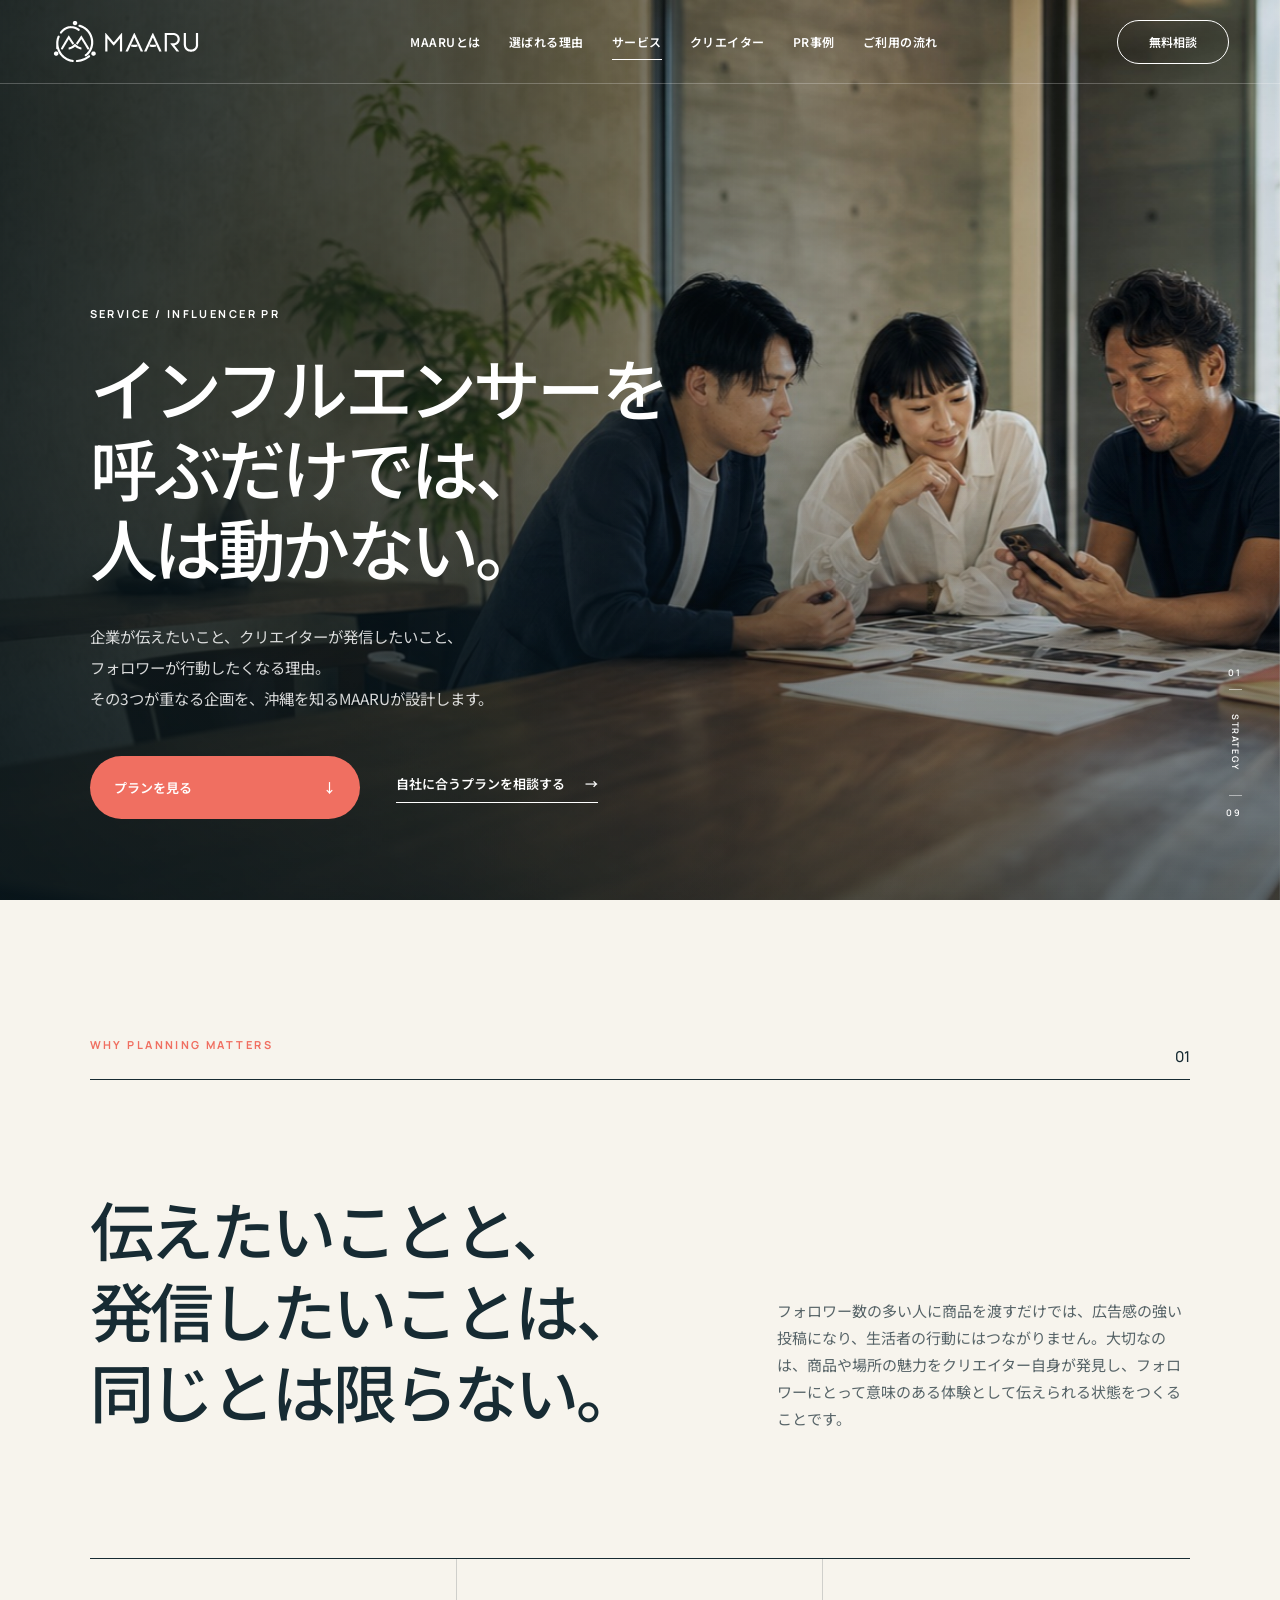
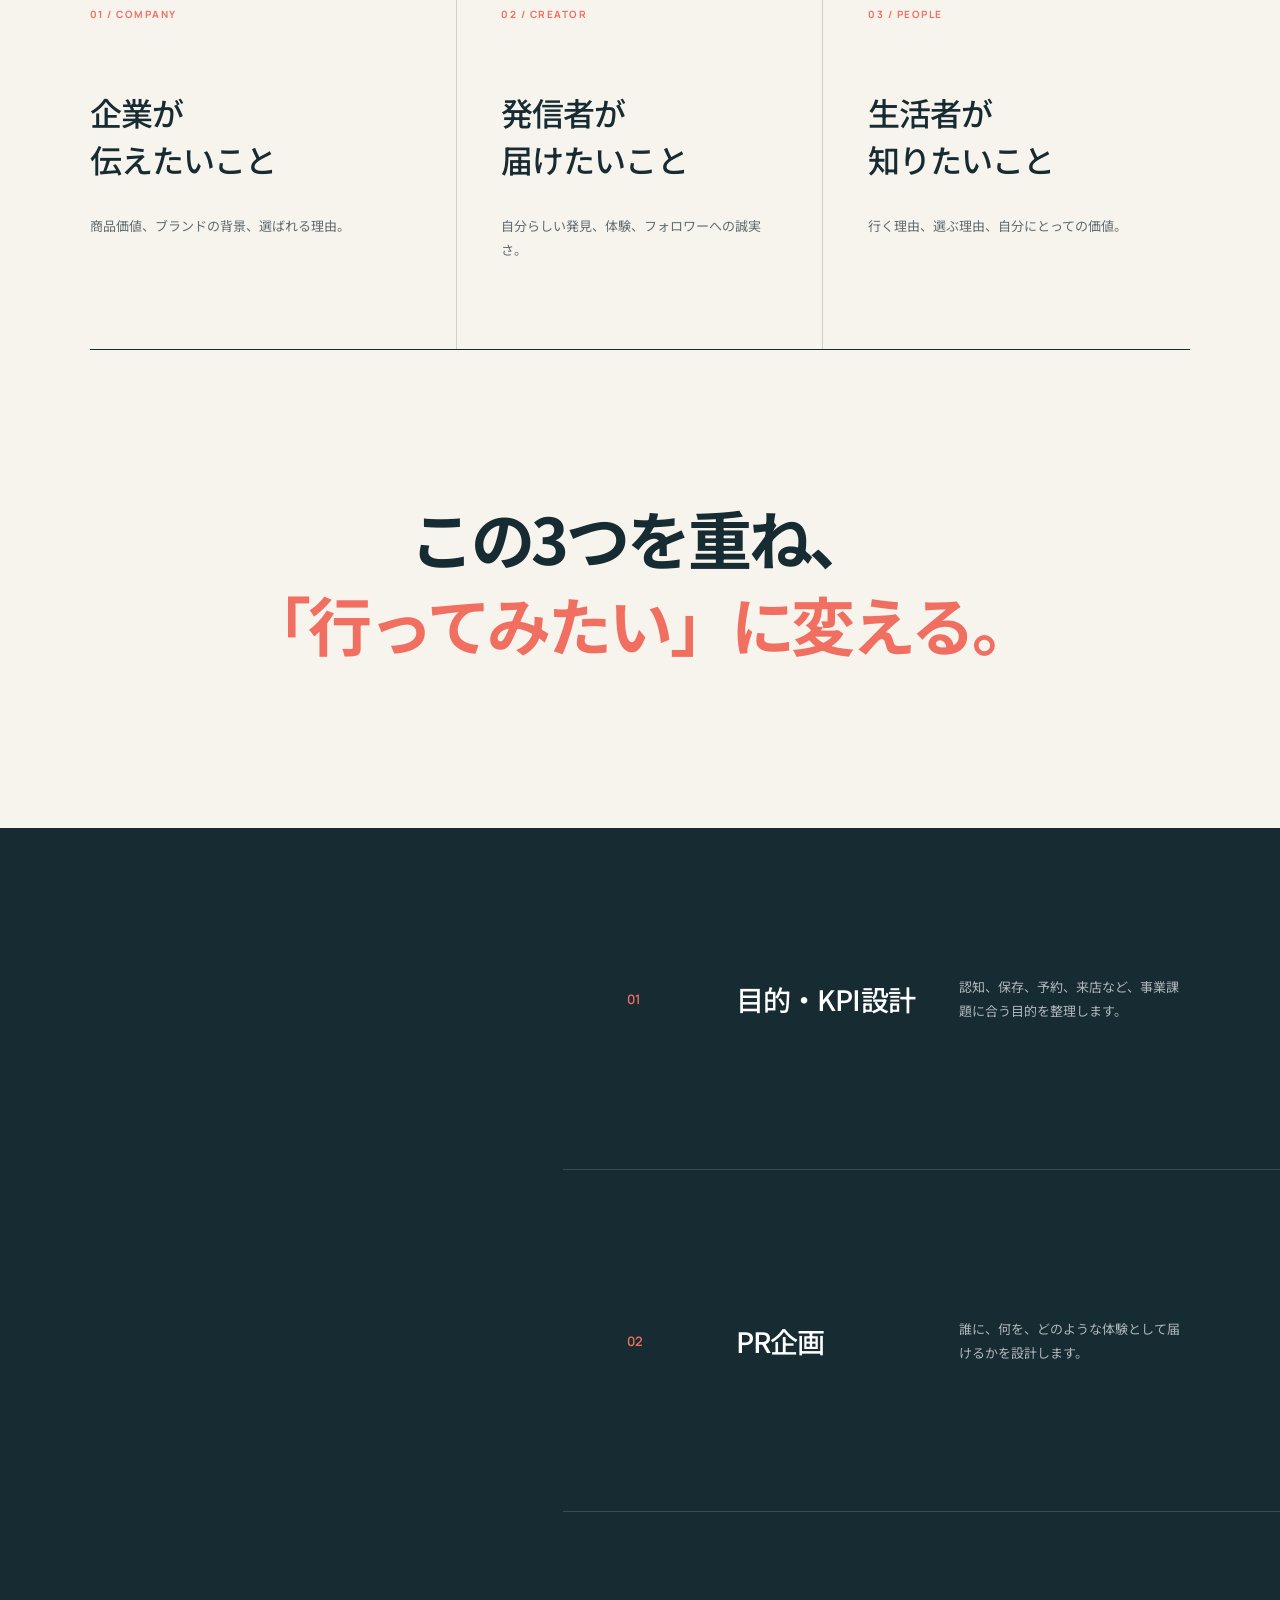
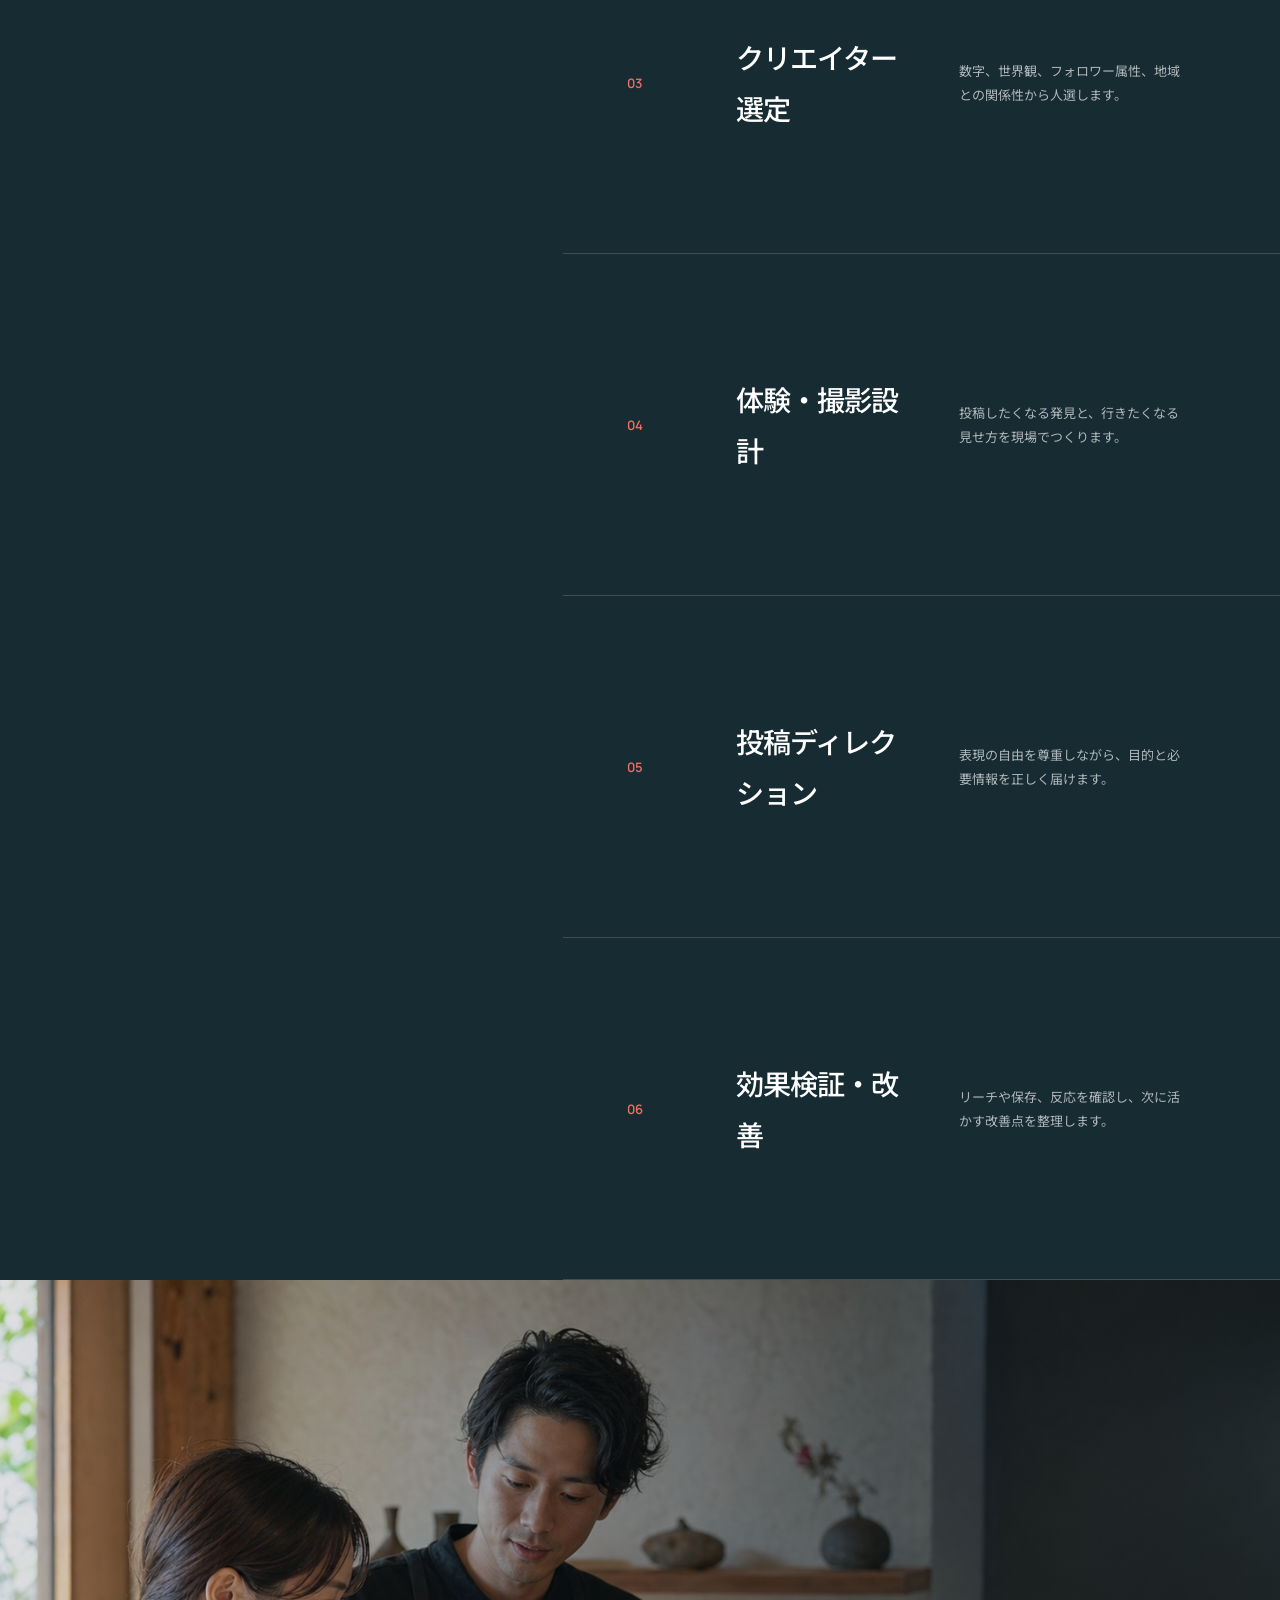
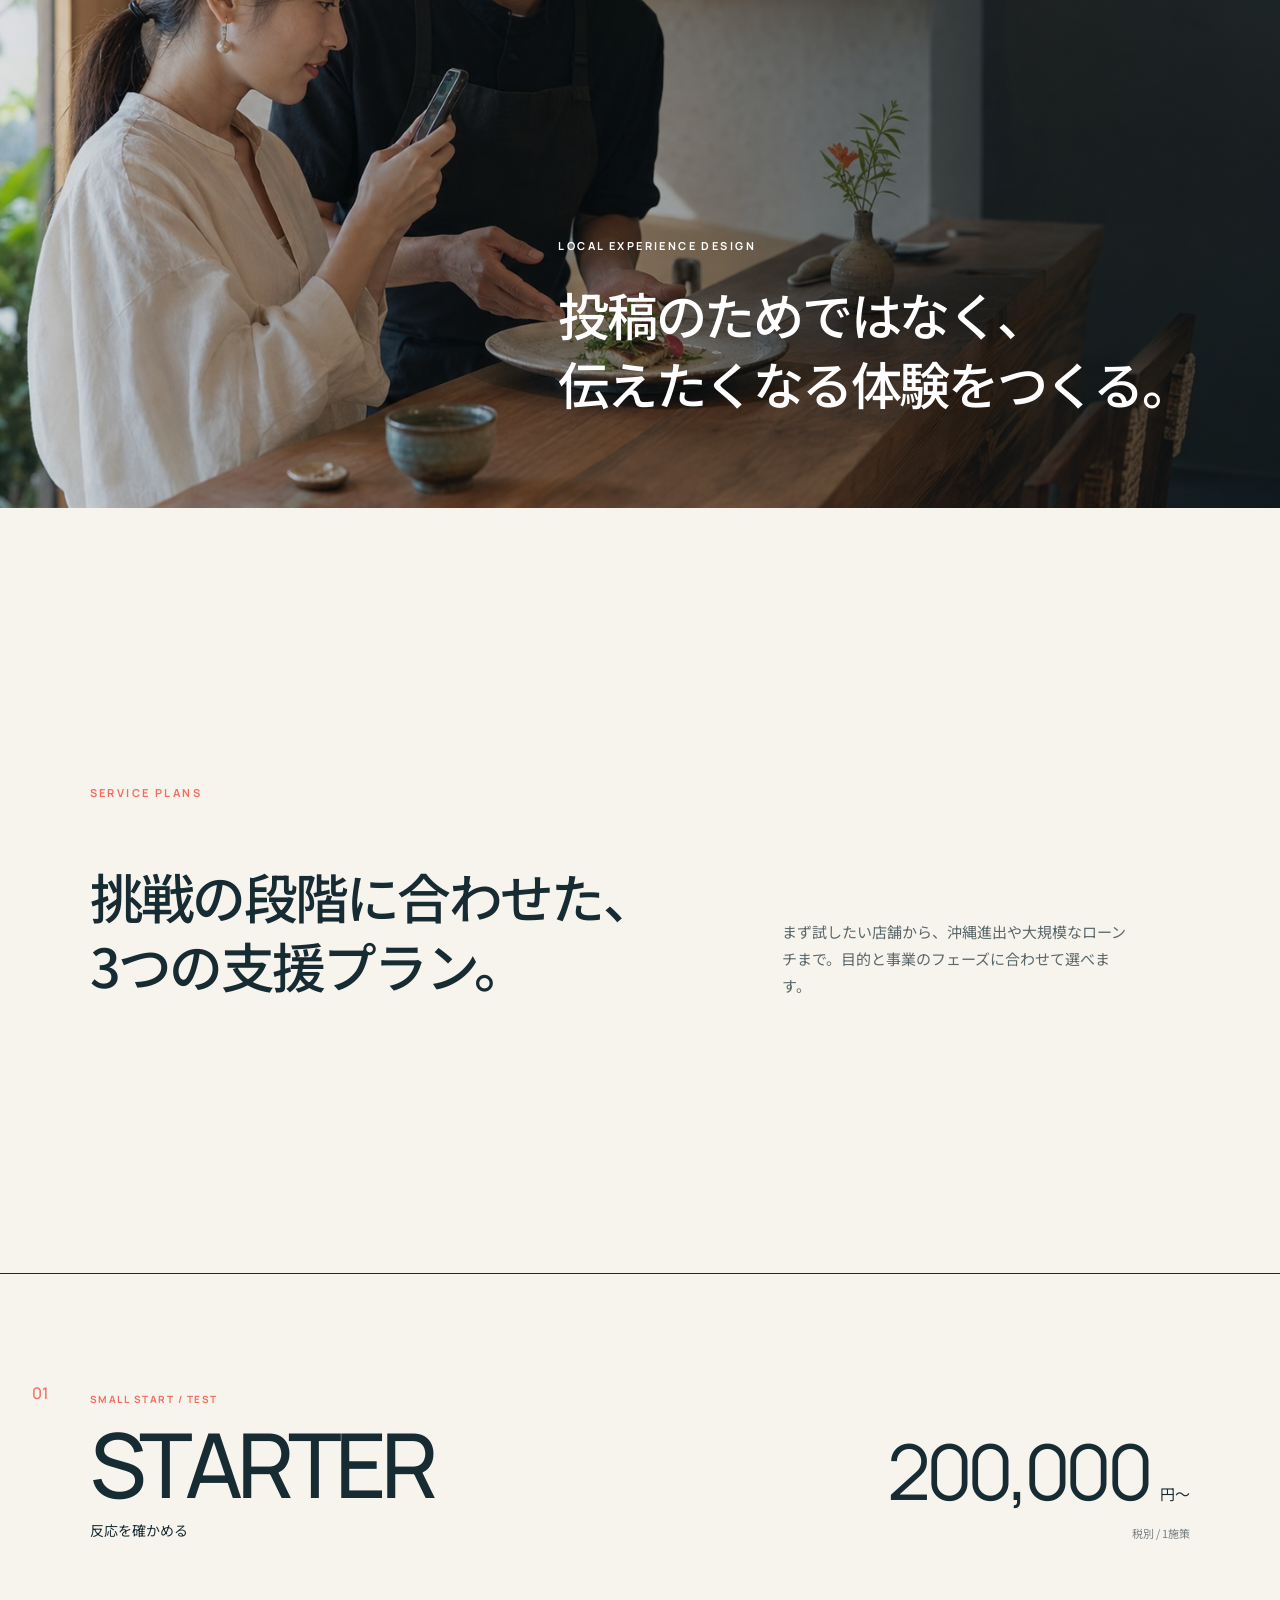
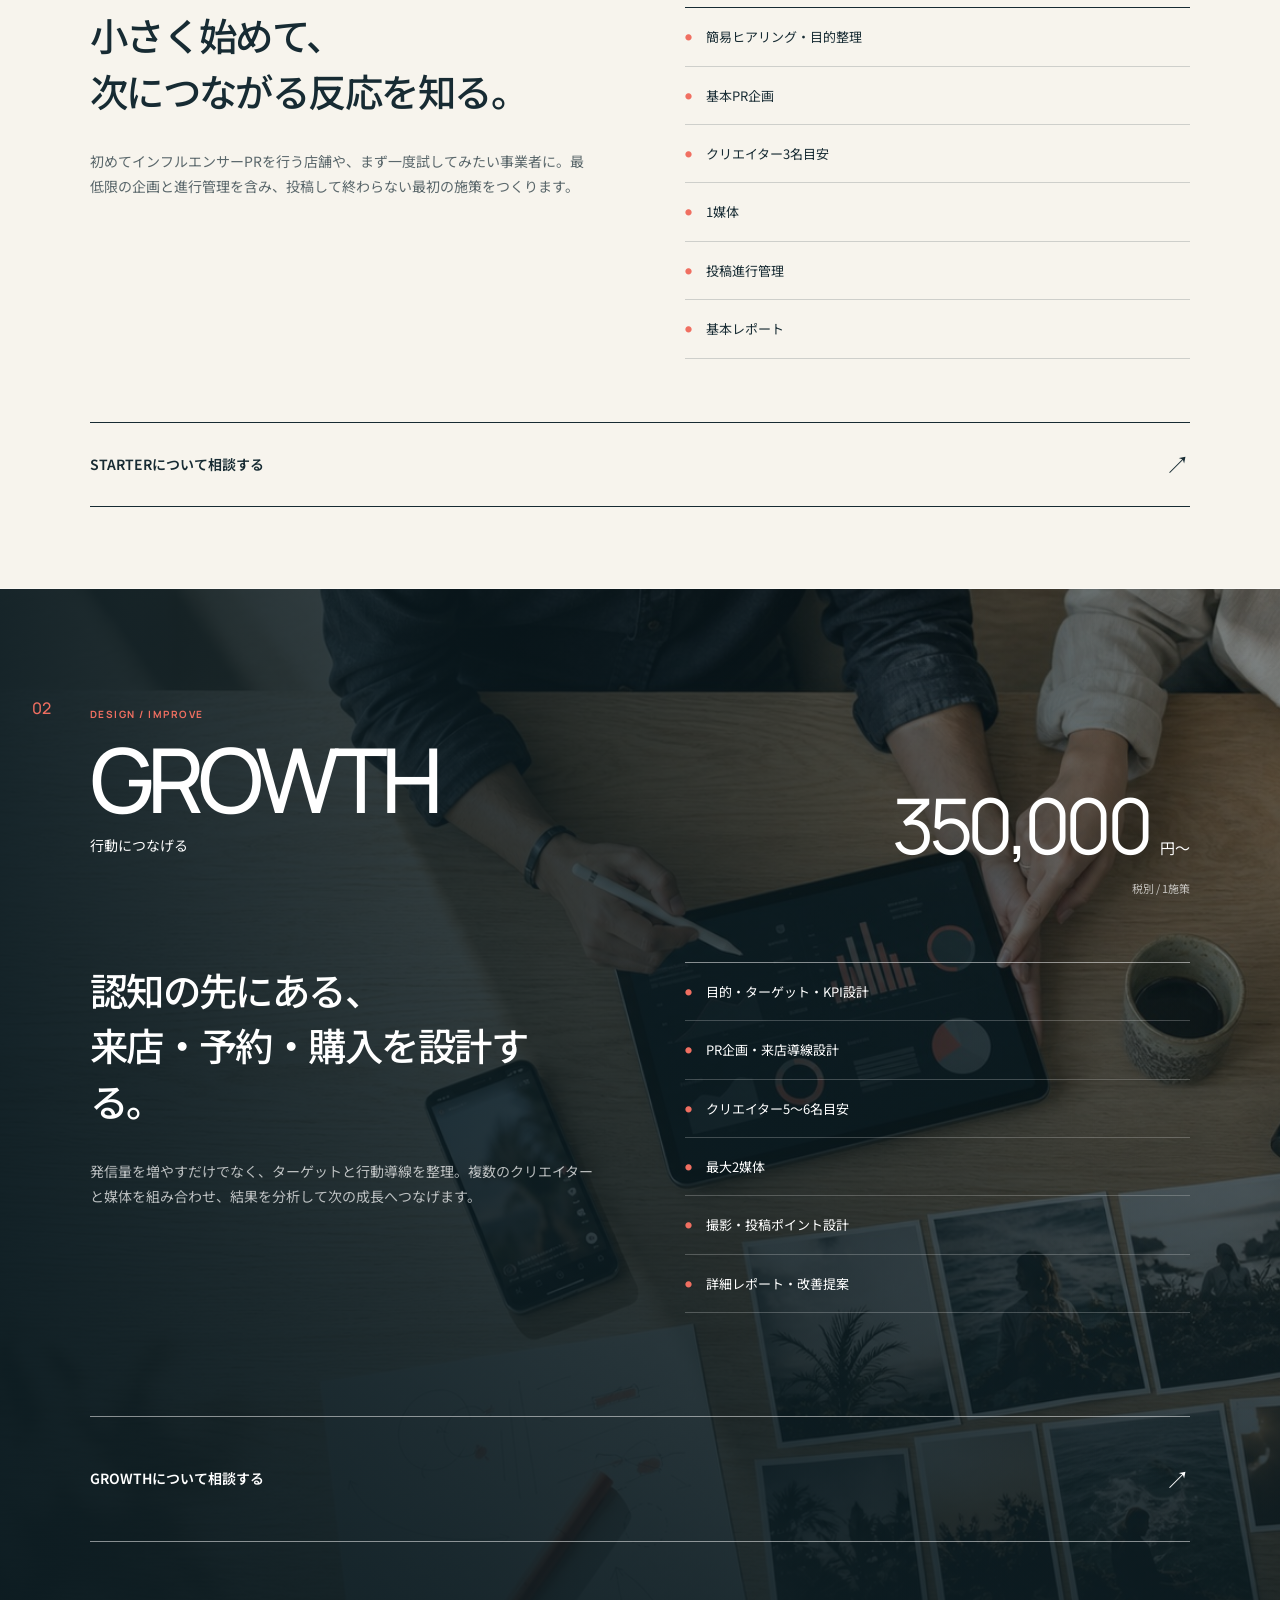
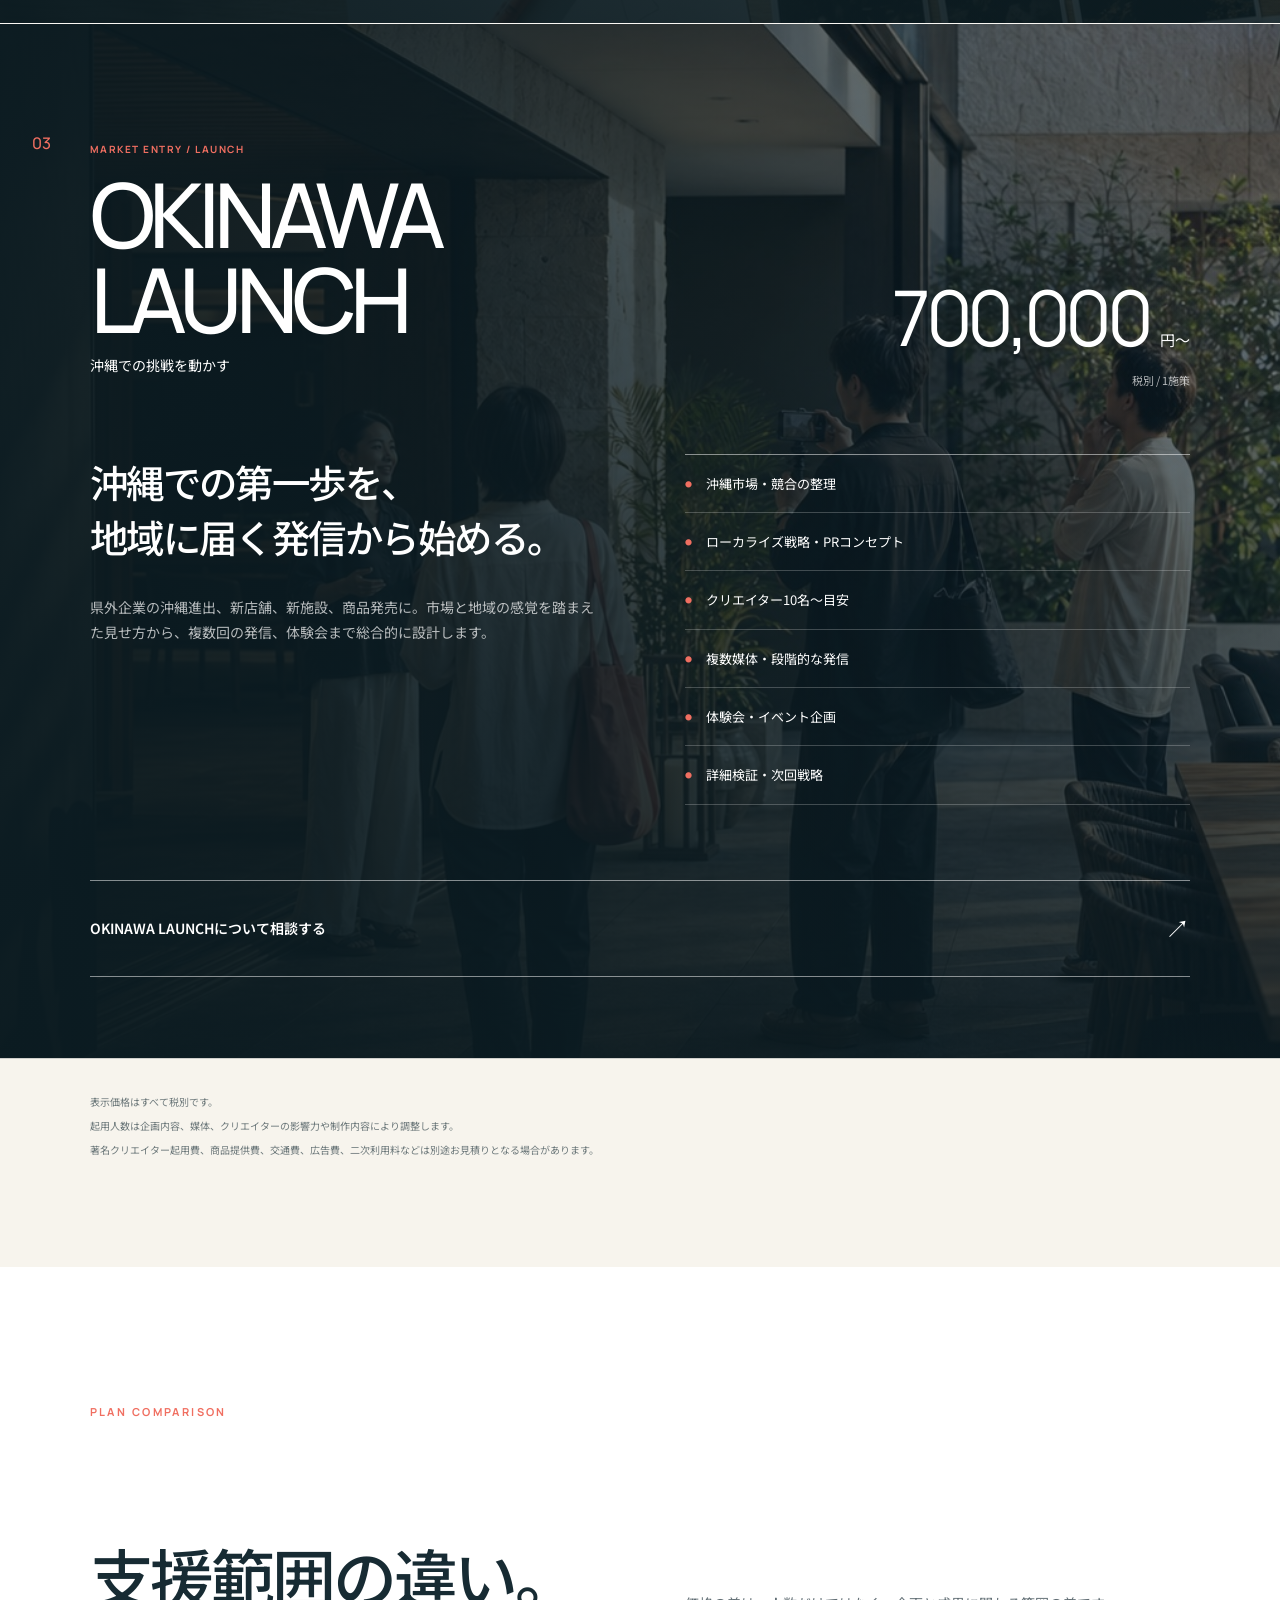
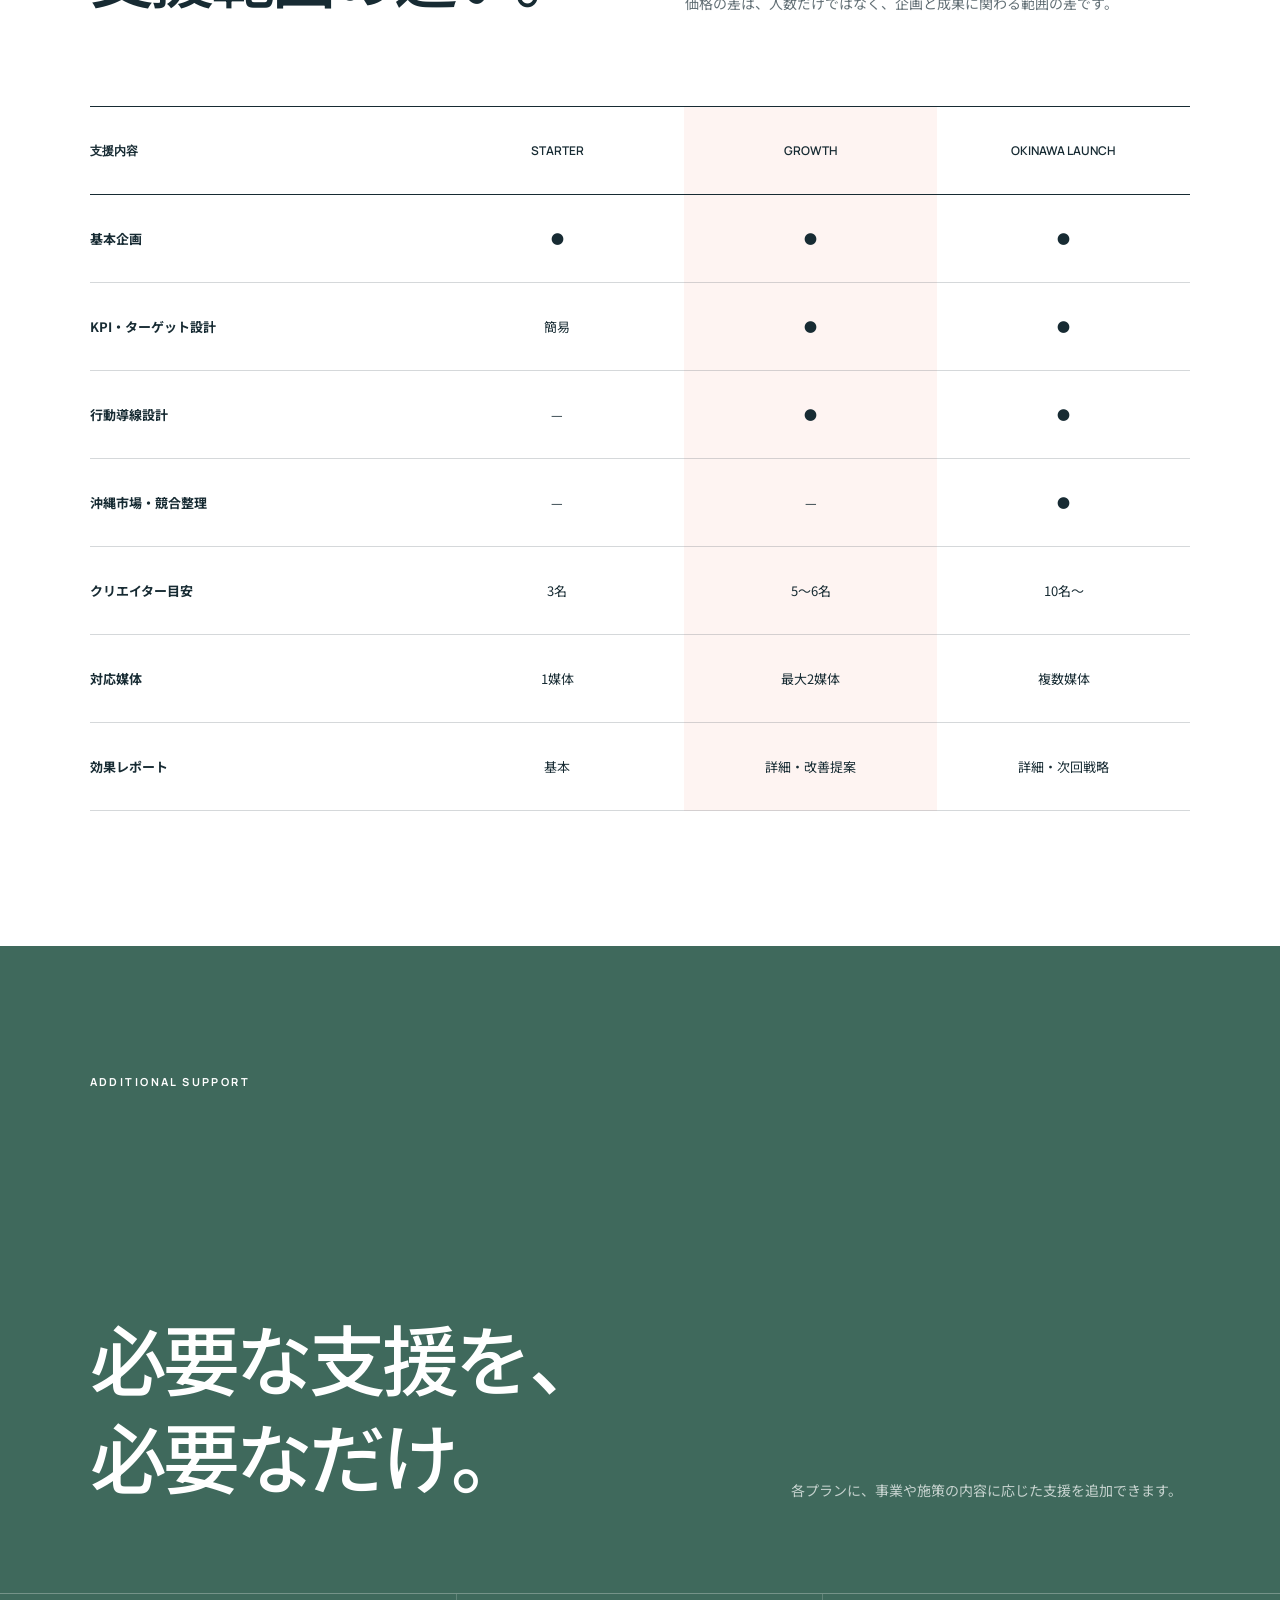
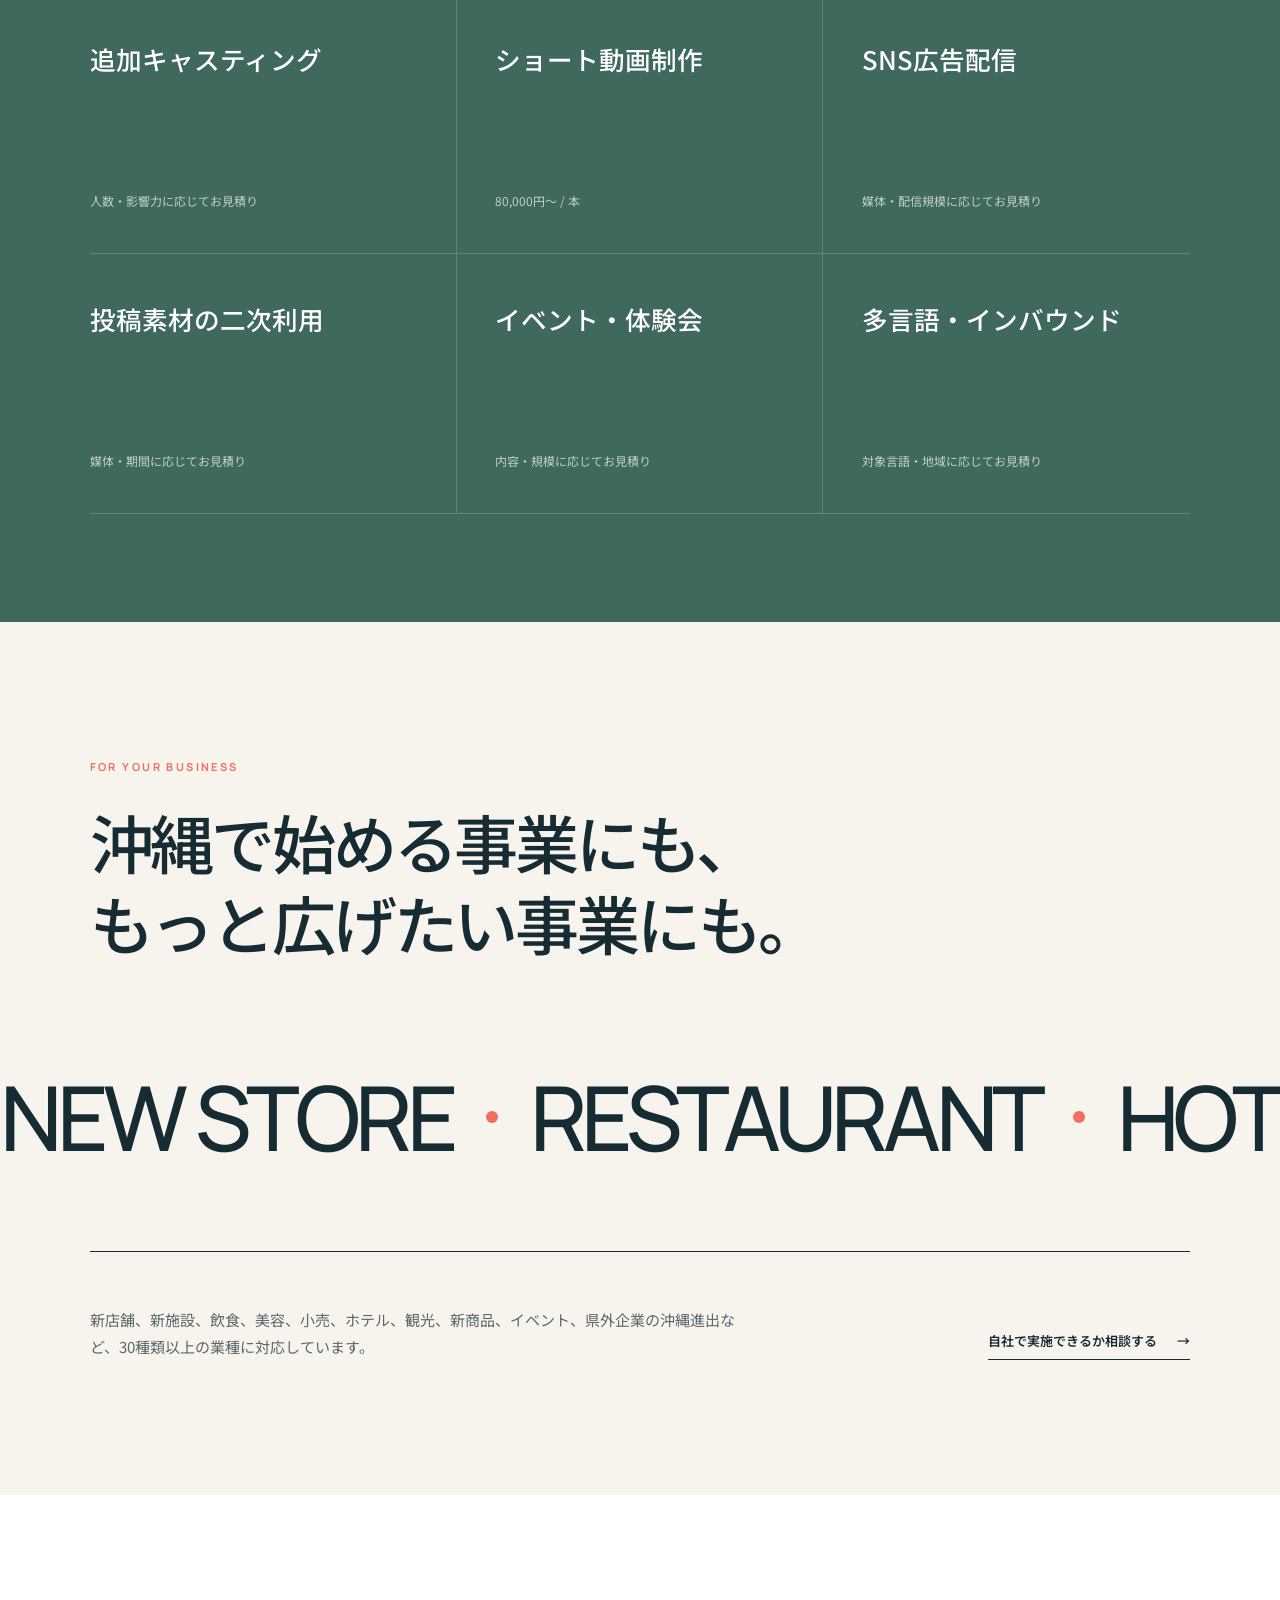
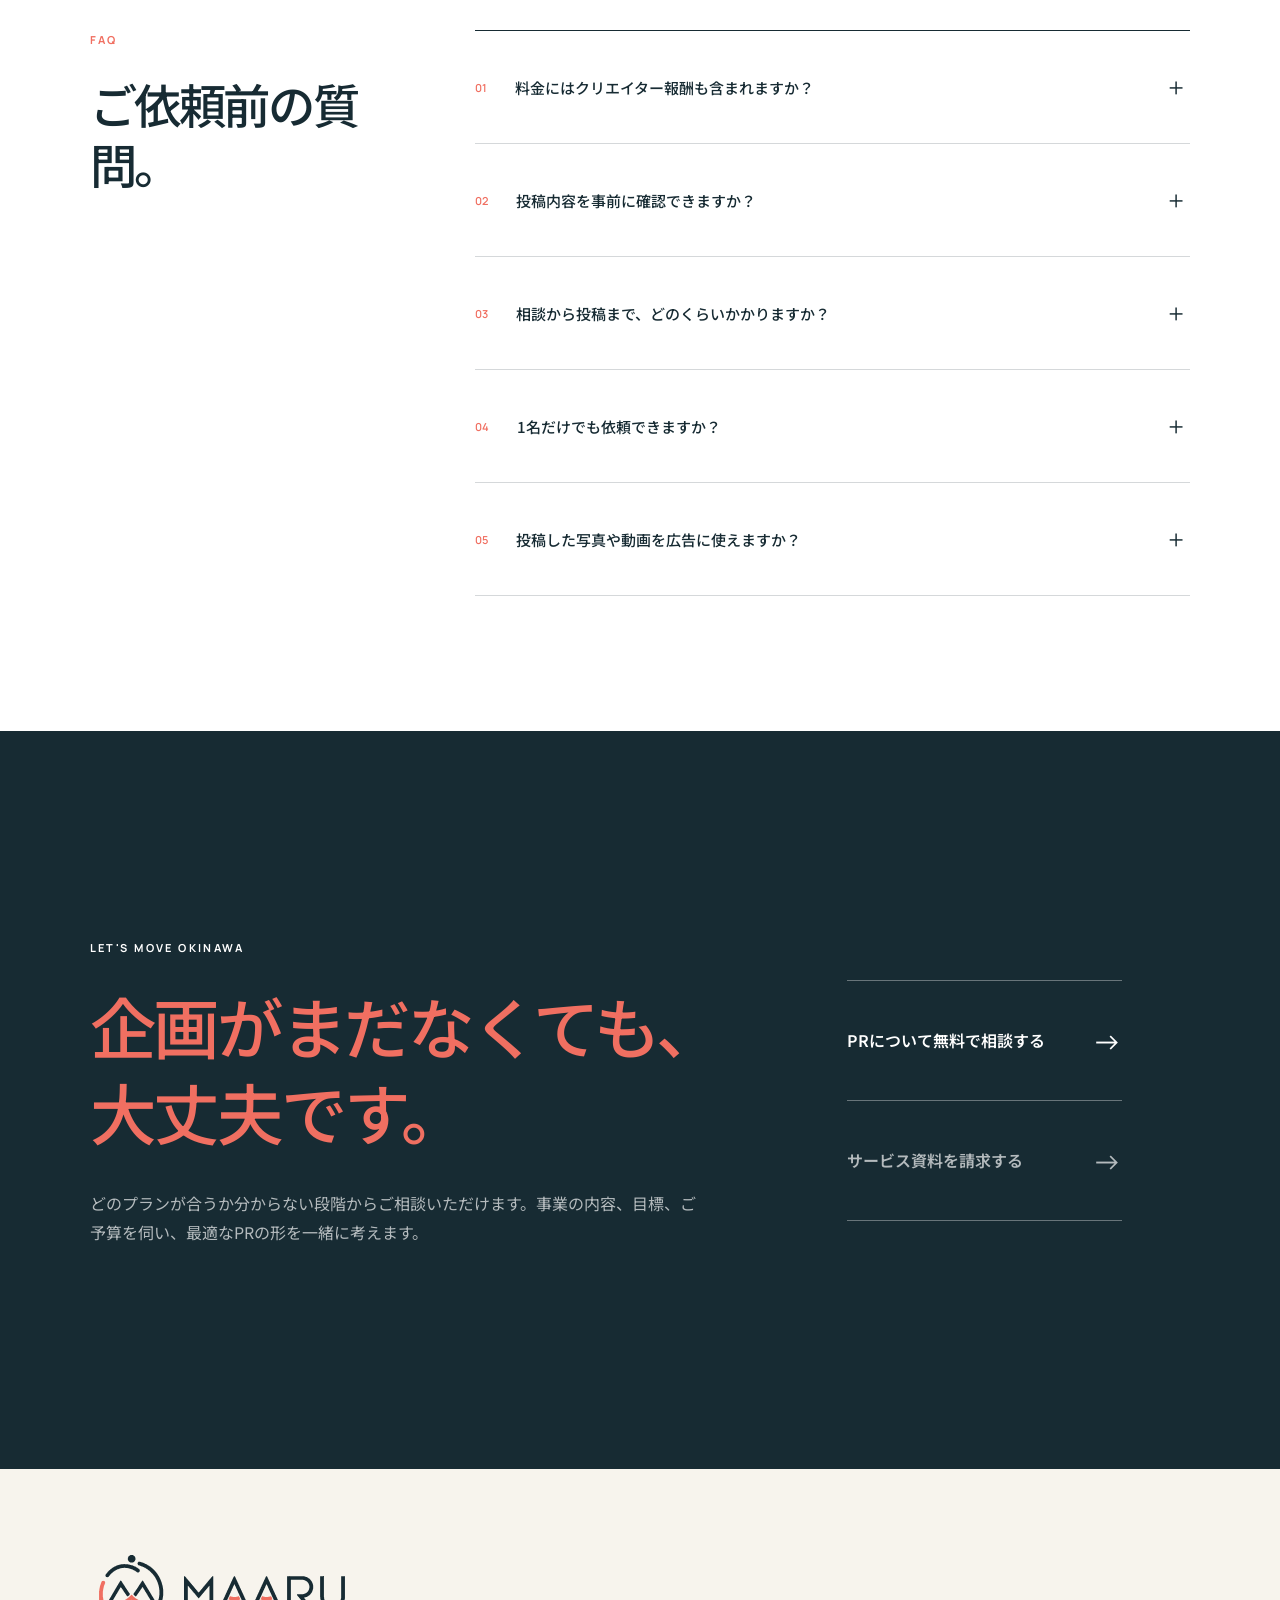
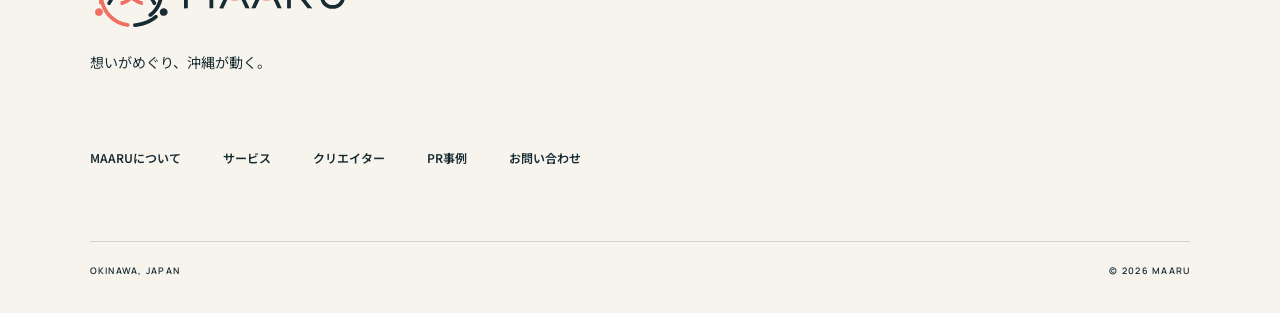
==== commit 0b602c36: "Improve mobile service scope layout" ====
--- a/service.html
+++ b/service.html
@@ -15,7 +15,7 @@
       rel="stylesheet"
     />
     <link rel="stylesheet" href="styles.css?v=20260610-2" />
-    <link rel="stylesheet" href="service.css?v=20260610-2" />
+    <link rel="stylesheet" href="service.css?v=20260610-4" />
   </head>
   <body class="service-page">
     <a class="skip-link" href="#main">本文へ移動</a>
--- a/service.css
+++ b/service.css
@@ -786,7 +786,10 @@
     grid-template-columns: 1fr;
   }
 
-  .service-scope,
+  .service-scope {
+    grid-template-columns: 1fr;
+  }
+
   .scope-intro,
   .options-heading {
     position: static;
@@ -912,20 +915,42 @@
     padding: 12vh 22px 9vh;
   }
 
+  .scope-intro > p:last-child {
+    margin-top: 32px;
+  }
+
   .options-heading h2 {
     margin-bottom: 34px;
   }
 
+  .scope-list {
+    display: grid;
+    grid-template-columns: repeat(2, minmax(0, 1fr));
+  }
+
   .scope-list li {
-    min-height: 310px;
-    grid-template-columns: 42px 1fr;
-    gap: 18px;
-    align-content: center;
-    padding: 52px 22px;
+    min-height: 300px;
+    display: flex;
+    flex-direction: column;
+    align-items: flex-start;
+    justify-content: space-between;
+    gap: 22px;
+    padding: 34px 22px;
+    border-right: 1px solid rgba(255, 255, 255, 0.16);
+  }
+
+  .scope-list li:nth-child(2n) {
+    border-right: 0;
+  }
+
+  .scope-list h3 {
+    font-size: clamp(20px, 5.4vw, 25px);
+    line-height: 1.45;
   }
 
   .scope-list p {
-    grid-column: 2;
+    font-size: 11px;
+    line-height: 1.8;
   }
 
   .experience-image,
